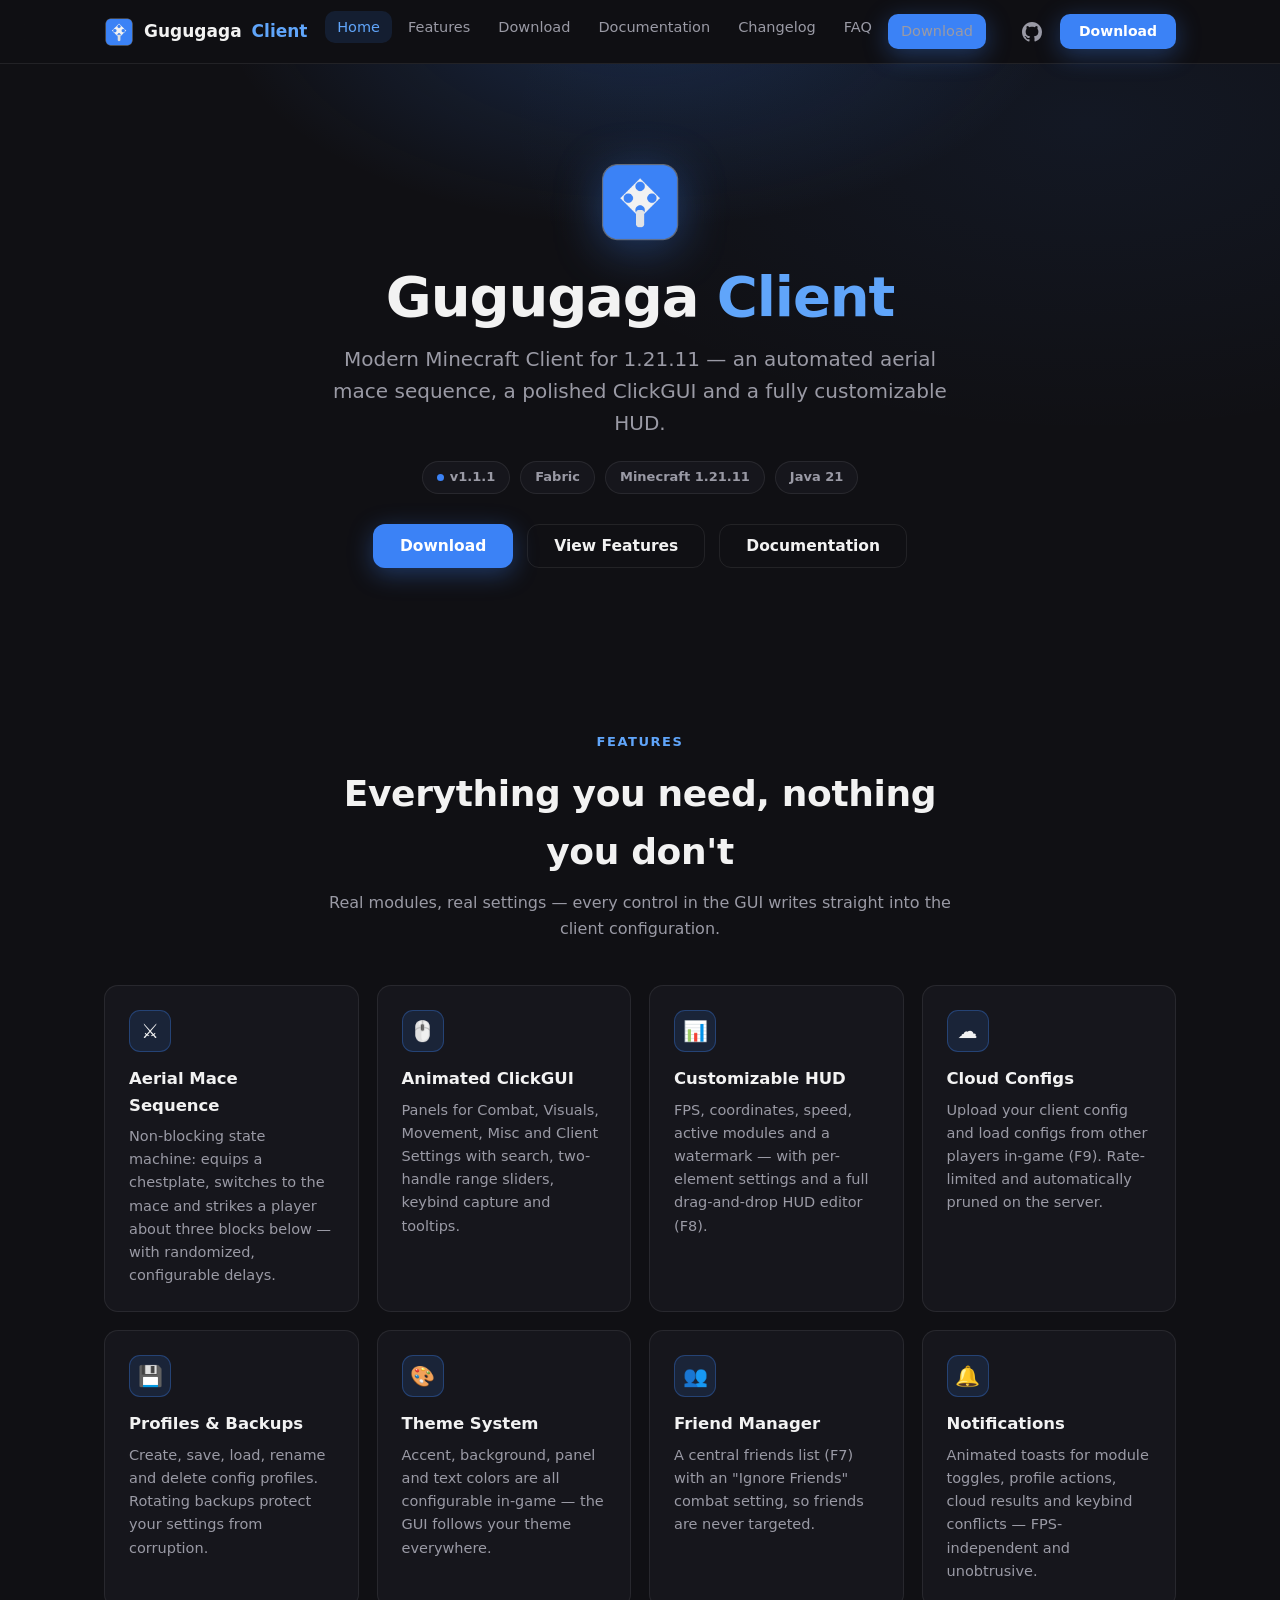
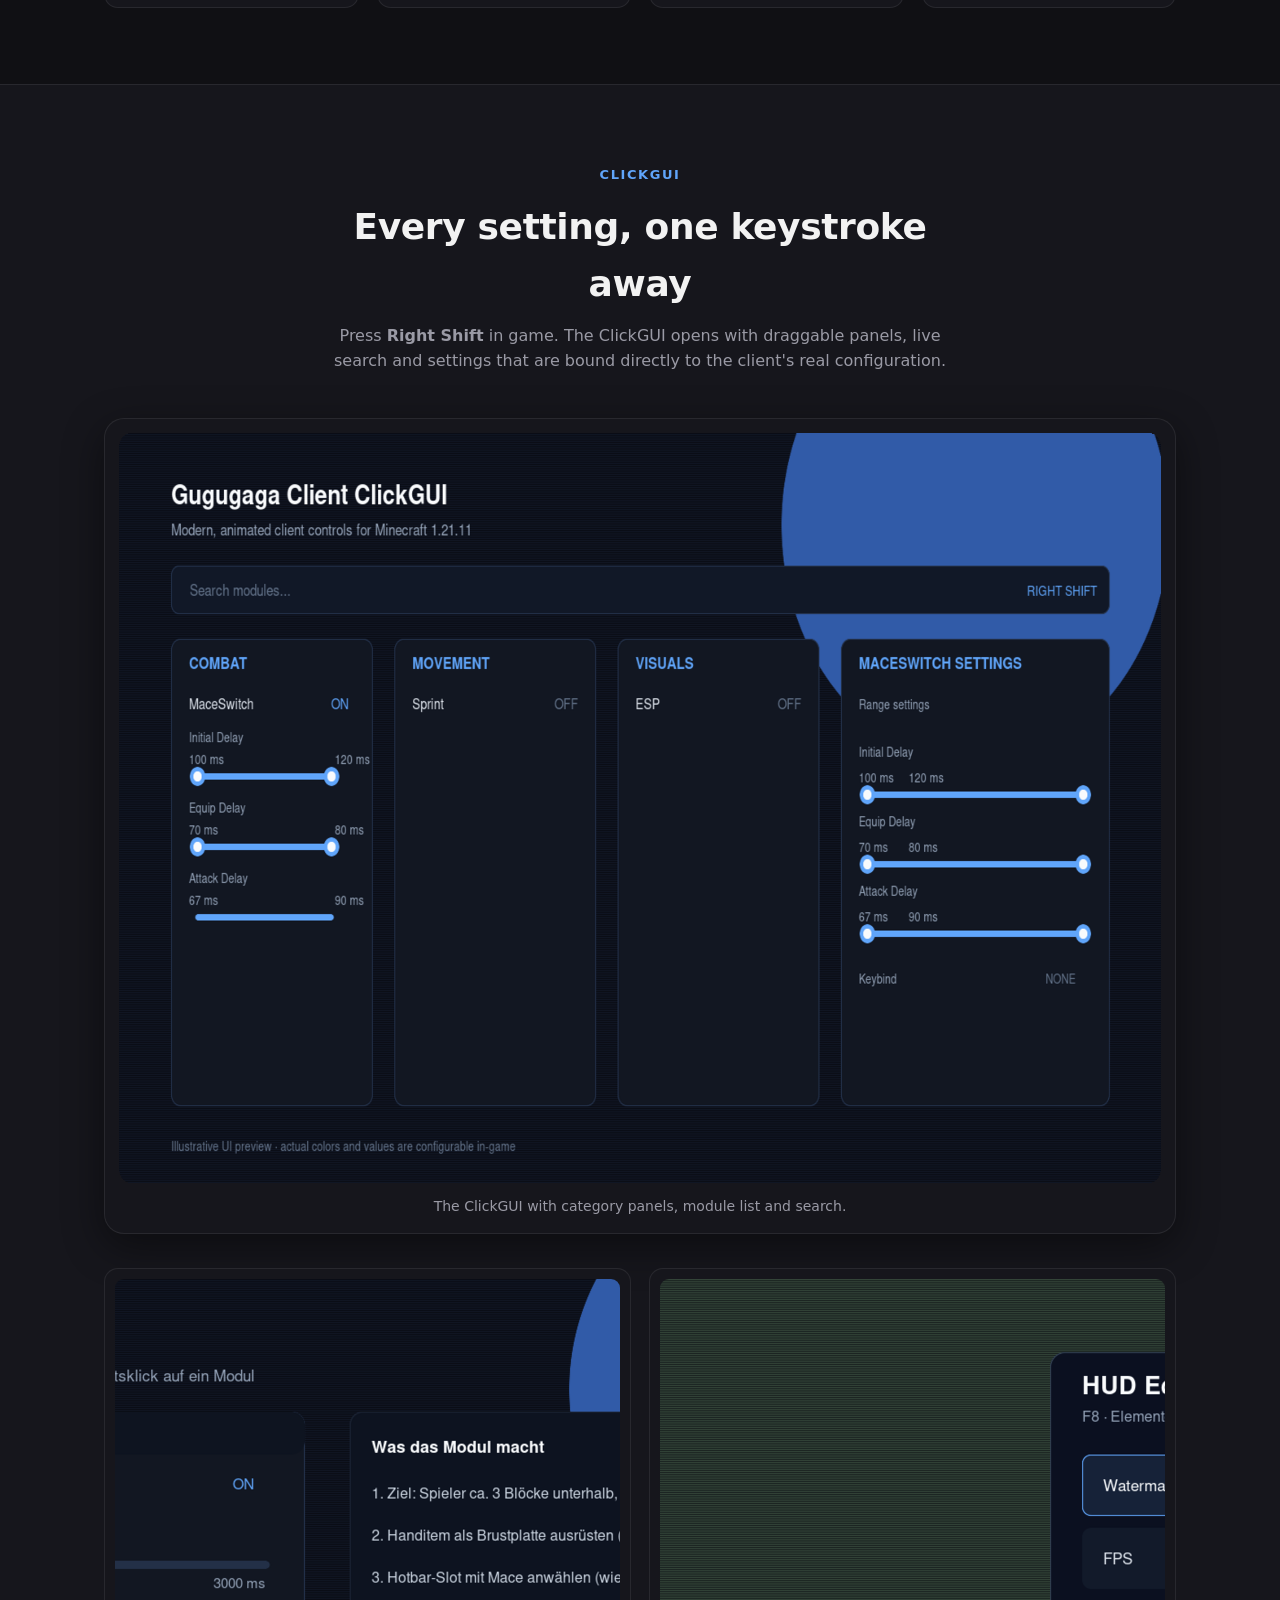
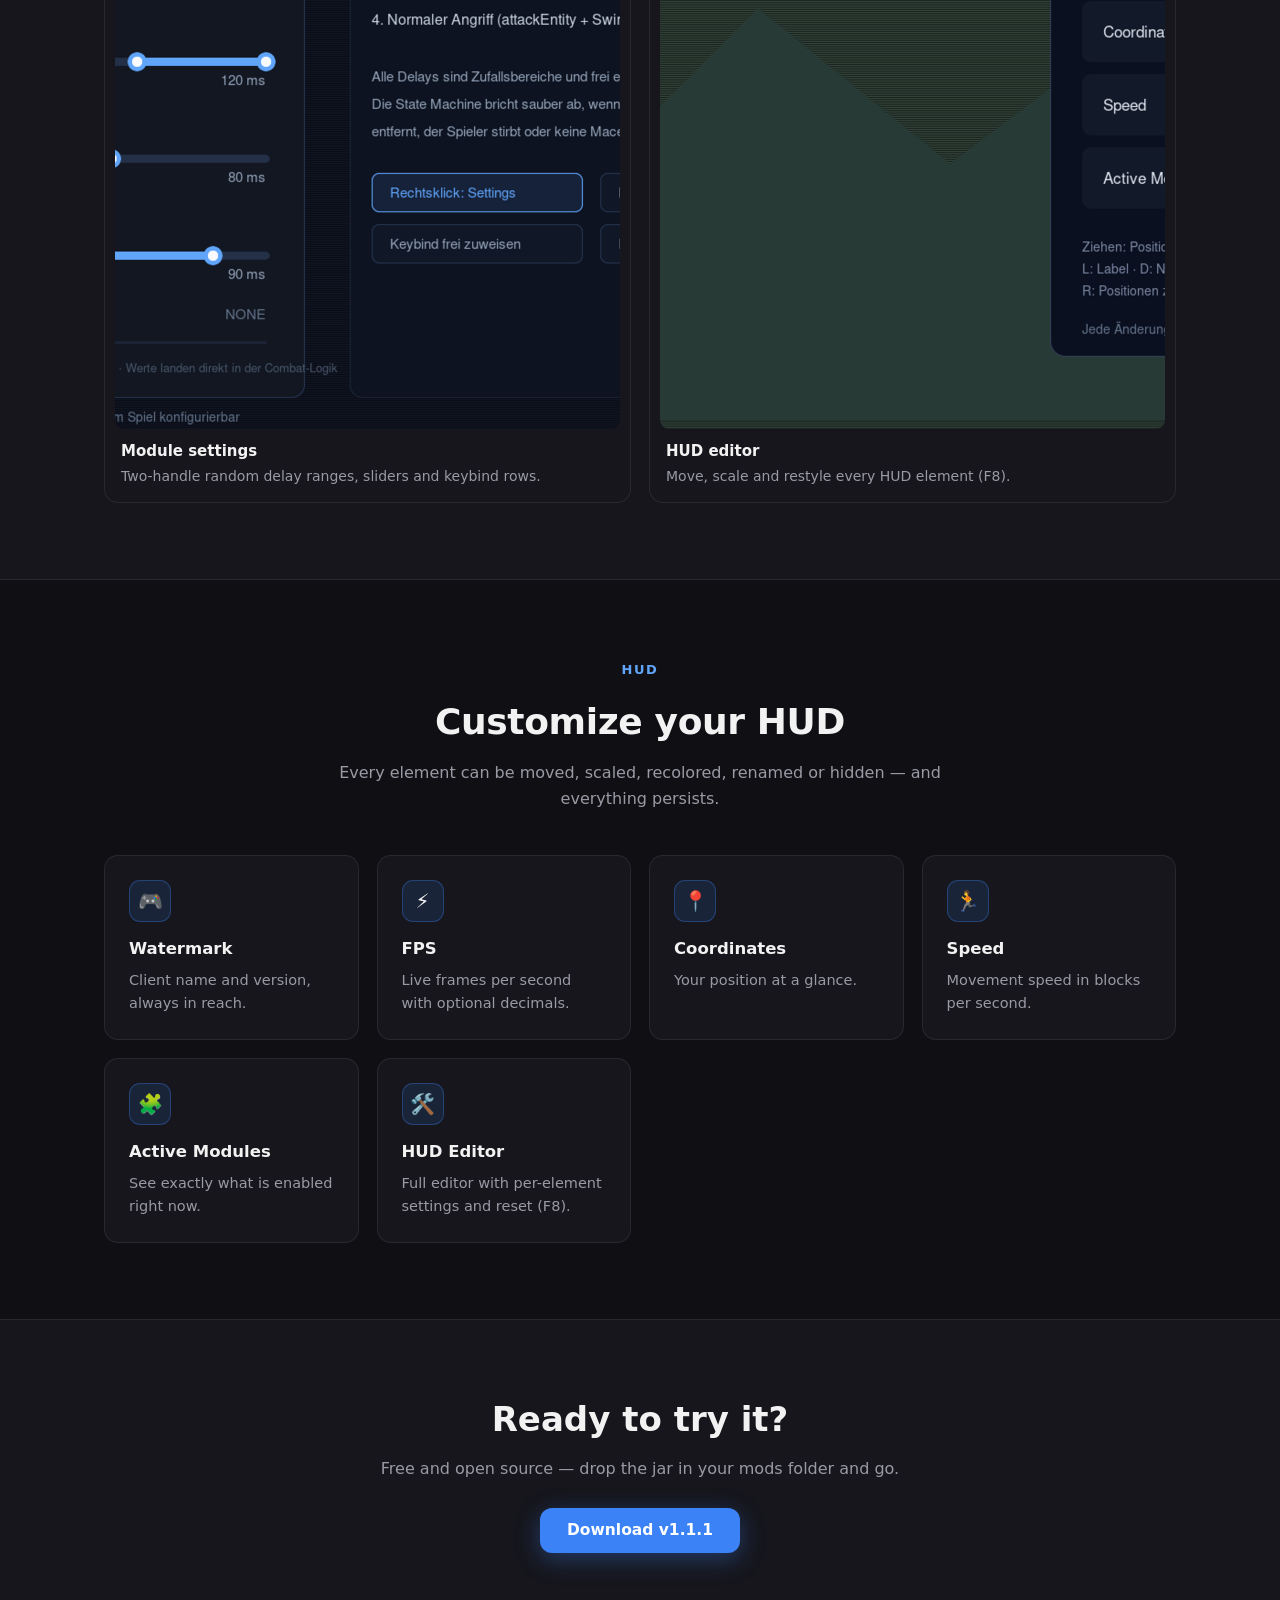
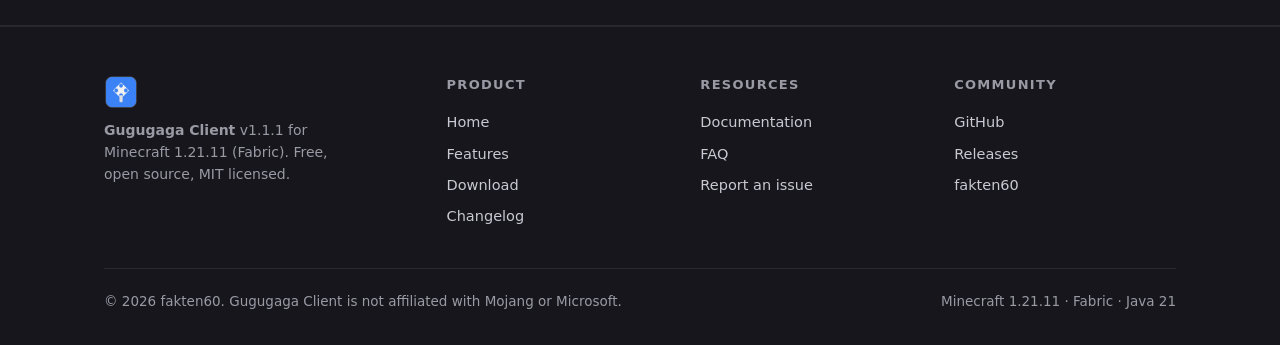
==== website/index.html @ 6dfa996c "Add standalone website for Gugugaga Client in /website New static website (no build step, no framewo" ====
<!DOCTYPE html>
<html lang="en" data-canonical-path="/" data-og-title="Gugugaga Client – Minecraft Client">
<head>
  <meta charset="UTF-8">
  <meta name="viewport" content="width=device-width, initial-scale=1">
  <title>Gugugaga Client – Minecraft Client for 1.21.11</title>
  <meta name="description" content="Gugugaga Client is a Minecraft Java Edition 1.21.11 client with an automated aerial mace sequence, animated ClickGUI, customizable HUD, config profiles and cloud config sharing.">
  <link rel="icon" type="image/png" sizes="32x32" href="assets/img/favicon-32x32.png">
  <link rel="icon" type="image/png" sizes="16x16" href="assets/img/favicon-16x16.png">
  <link rel="apple-touch-icon" href="assets/img/apple-touch-icon.png">
  <link rel="stylesheet" href="assets/css/site.css">
  <script src="config/site.js"></script>
  <script src="assets/js/head.js" defer></script>
</head>
<body>
  <a class="skip-link" href="#main">Skip to content</a>

  <header class="nav">
    <div class="nav-inner">
      <a class="brand" href="index.html">
        <img src="assets/img/icon-192.png" alt="Gugugaga Client logo" width="30" height="30">
        Gugugaga<span class="accent">Client</span>
      </a>
      <ul class="nav-links" id="nav-links">
        <li><a href="index.html" aria-current="page">Home</a></li>
        <li><a href="features.html">Features</a></li>
        <li><a href="download.html">Download</a></li>
        <li><a href="documentation.html">Documentation</a></li>
        <li><a href="changelog.html">Changelog</a></li>
        <li><a href="faq.html">FAQ</a></li>
        <li class="nav-cta-mobile">
          <a class="btn btn-primary btn-sm" href="download.html">Download</a>
        </li>
      </ul>
      <div class="nav-cta">
        <a class="icon-link" href="https://github.com/fakten60-svg/gugugaga-client" aria-label="GitHub repository" rel="noopener">
          <svg viewBox="0 0 16 16" aria-hidden="true"><path d="M8 0C3.58 0 0 3.58 0 8c0 3.54 2.29 6.53 5.47 7.59.4.07.55-.17.55-.38 0-.19-.01-.82-.01-1.49-2.01.37-2.53-.49-2.69-.94-.09-.23-.48-.94-.82-1.13-.28-.15-.68-.52-.01-.53.63-.01 1.08.58 1.23.82.72 1.21 1.87.87 2.33.66.07-.52.28-.87.51-1.07-1.78-.2-3.64-.89-3.64-3.95 0-.87.31-1.59.82-2.15-.08-.2-.36-1.02.08-2.12 0 0 .67-.21 2.2.82.64-.18 1.32-.27 2-.27s1.36.09 2 .27c1.53-1.04 2.2-.82 2.2-.82.44 1.1.16 1.92.08 2.12.51.56.82 1.27.82 2.15 0 3.07-1.87 3.75-3.65 3.95.29.25.54.73.54 1.48 0 1.07-.01 1.93-.01 2.2 0 .21.15.46.55.38A8.01 8.01 0 0 0 16 8c0-4.42-3.58-8-8-8Z"/></svg>
        </a>
        <a class="btn btn-primary btn-sm" href="download.html">Download</a>
      </div>
      <button class="nav-toggle" aria-expanded="false" aria-controls="nav-links" aria-label="Toggle navigation">
        <svg viewBox="0 0 24 24" aria-hidden="true"><path d="M3 6h18v2H3V6Zm0 5h18v2H3v-2Zm0 5h18v2H3v-2Z"/></svg>
      </button>
    </div>
  </header>

  <main id="main">
    <section class="hero">
      <div class="hero-inner">
        <img class="hero-logo" src="assets/img/icon-512.png" alt="Gugugaga Client logo" width="84" height="84">
        <h1>Gugugaga <span class="accent">Client</span></h1>
        <p class="tagline">Modern Minecraft Client for 1.21.11 — an automated aerial mace sequence, a polished ClickGUI and a fully customizable HUD.</p>
        <div class="meta-row">
          <span class="chip"><span class="dot"></span>v1.1.1</span>
          <span class="chip">Fabric</span>
          <span class="chip">Minecraft 1.21.11</span>
          <span class="chip">Java 21</span>
        </div>
        <div class="hero-actions">
          <a class="btn btn-primary" href="download.html">Download</a>
          <a class="btn btn-ghost" href="features.html">View Features</a>
          <a class="btn btn-ghost" href="documentation.html">Documentation</a>
        </div>
      </div>
    </section>

    <section class="section" id="features">
      <div class="container">
        <div class="section-head reveal">
          <span class="eyebrow">Features</span>
          <h2>Everything you need, nothing you don't</h2>
          <p>Real modules, real settings — every control in the GUI writes straight into the client configuration.</p>
        </div>
        <div class="feature-grid">
          <article class="feature-card reveal">
            <div class="f-icon" aria-hidden="true">⚔️</div>
            <h3>Aerial Mace Sequence</h3>
            <p>Non-blocking state machine: equips a chestplate, switches to the mace and strikes a player about three blocks below — with randomized, configurable delays.</p>
          </article>
          <article class="feature-card reveal">
            <div class="f-icon" aria-hidden="true">🖱️</div>
            <h3>Animated ClickGUI</h3>
            <p>Panels for Combat, Visuals, Movement, Misc and Client Settings with search, two-handle range sliders, keybind capture and tooltips.</p>
          </article>
          <article class="feature-card reveal">
            <div class="f-icon" aria-hidden="true">📊</div>
            <h3>Customizable HUD</h3>
            <p>FPS, coordinates, speed, active modules and a watermark — with per-element settings and a full drag-and-drop HUD editor (F8).</p>
          </article>
          <article class="feature-card reveal">
            <div class="f-icon" aria-hidden="true">☁️</div>
            <h3>Cloud Configs</h3>
            <p>Upload your client config and load configs from other players in-game (F9). Rate-limited and automatically pruned on the server.</p>
          </article>
          <article class="feature-card reveal">
            <div class="f-icon" aria-hidden="true">💾</div>
            <h3>Profiles &amp; Backups</h3>
            <p>Create, save, load, rename and delete config profiles. Rotating backups protect your settings from corruption.</p>
          </article>
          <article class="feature-card reveal">
            <div class="f-icon" aria-hidden="true">🎨</div>
            <h3>Theme System</h3>
            <p>Accent, background, panel and text colors are all configurable in-game — the GUI follows your theme everywhere.</p>
          </article>
          <article class="feature-card reveal">
            <div class="f-icon" aria-hidden="true">👥</div>
            <h3>Friend Manager</h3>
            <p>A central friends list (F7) with an "Ignore Friends" combat setting, so friends are never targeted.</p>
          </article>
          <article class="feature-card reveal">
            <div class="f-icon" aria-hidden="true">🔔</div>
            <h3>Notifications</h3>
            <p>Animated toasts for module toggles, profile actions, cloud results and keybind conflicts — FPS-independent and unobtrusive.</p>
          </article>
        </div>
      </div>
    </section>

    <section class="section section-alt" id="clickgui">
      <div class="container">
        <div class="section-head reveal">
          <span class="eyebrow">ClickGUI</span>
          <h2>Every setting, one keystroke away</h2>
          <p>Press <strong>Right Shift</strong> in game. The ClickGUI opens with draggable panels, live search and settings that are bound directly to the client's real configuration.</p>
        </div>
        <div class="shot-frame reveal">
          <img src="assets/img/client-clickgui.png" alt="Screenshot of the Gugugaga Client ClickGUI showing category panels, module list and the search field" loading="lazy" width="1280" height="750">
          <p class="shot-caption">The ClickGUI with category panels, module list and search.</p>
        </div>
        <div class="gallery">
          <button class="gallery-item reveal" type="button" data-full="assets/img/client-module-settings.png">
            <img src="assets/img/client-module-settings.png" alt="Screenshot of expanded module settings with two-handle random delay range sliders" loading="lazy" width="1280" height="750">
            <figcaption><strong>Module settings</strong>Two-handle random delay ranges, sliders and keybind rows.</figcaption>
          </button>
          <button class="gallery-item reveal" type="button" data-full="assets/img/client-hud-editor.png">
            <img src="assets/img/client-hud-editor.png" alt="Screenshot of the HUD editor with movable elements and per-element settings" loading="lazy" width="1280" height="750">
            <figcaption><strong>HUD editor</strong>Move, scale and restyle every HUD element (F8).</figcaption>
          </button>
        </div>
      </div>
    </section>

    <section class="section" id="hud">
      <div class="container">
        <div class="section-head reveal">
          <span class="eyebrow">HUD</span>
          <h2>Customize your HUD</h2>
          <p>Every element can be moved, scaled, recolored, renamed or hidden — and everything persists.</p>
        </div>
        <div class="feature-grid">
          <article class="feature-card reveal"><div class="f-icon" aria-hidden="true">🎮</div><h3>Watermark</h3><p>Client name and version, always in reach.</p></article>
          <article class="feature-card reveal"><div class="f-icon" aria-hidden="true">⚡</div><h3>FPS</h3><p>Live frames per second with optional decimals.</p></article>
          <article class="feature-card reveal"><div class="f-icon" aria-hidden="true">📍</div><h3>Coordinates</h3><p>Your position at a glance.</p></article>
          <article class="feature-card reveal"><div class="f-icon" aria-hidden="true">🏃</div><h3>Speed</h3><p>Movement speed in blocks per second.</p></article>
          <article class="feature-card reveal"><div class="f-icon" aria-hidden="true">🧩</div><h3>Active Modules</h3><p>See exactly what is enabled right now.</p></article>
          <article class="feature-card reveal"><div class="f-icon" aria-hidden="true">🛠️</div><h3>HUD Editor</h3><p>Full editor with per-element settings and reset (F8).</p></article>
        </div>
      </div>
    </section>

    <section class="cta-band section-alt">
      <div class="container reveal">
        <h2>Ready to try it?</h2>
        <p>Free and open source — drop the jar in your mods folder and go.</p>
        <a class="btn btn-primary" href="download.html">Download v1.1.1</a>
      </div>
    </section>
  </main>

  <div class="lightbox" id="lightbox" role="dialog" aria-modal="true" aria-label="Screenshot viewer">
    <button class="lightbox-close" type="button" aria-label="Close viewer">✕</button>
    <button class="lightbox-nav lightbox-prev" type="button" aria-label="Previous screenshot">‹</button>
    <figure>
      <img src="" alt="">
      <figcaption></figcaption>
    </figure>
    <button class="lightbox-nav lightbox-next" type="button" aria-label="Next screenshot">›</button>
  </div>

  <footer>
    <div class="container">
      <div class="footer-grid">
        <div class="footer-brand">
          <img src="assets/img/icon-192.png" alt="Gugugaga Client logo" width="34" height="34">
          <p><strong>Gugugaga Client</strong> v1.1.1 for Minecraft 1.21.11 (Fabric). Free, open source, MIT licensed.</p>
        </div>
        <div class="footer-col">
          <h3>Product</h3>
          <ul>
            <li><a href="index.html">Home</a></li>
            <li><a href="features.html">Features</a></li>
            <li><a href="download.html">Download</a></li>
            <li><a href="changelog.html">Changelog</a></li>
          </ul>
        </div>
        <div class="footer-col">
          <h3>Resources</h3>
          <ul>
            <li><a href="documentation.html">Documentation</a></li>
            <li><a href="faq.html">FAQ</a></li>
            <li><a href="https://github.com/fakten60-svg/gugugaga-client/issues" rel="noopener">Report an issue</a></li>
          </ul>
        </div>
        <div class="footer-col">
          <h3>Community</h3>
          <ul>
            <li><a href="https://github.com/fakten60-svg/gugugaga-client" rel="noopener">GitHub</a></li>
            <li><a href="https://github.com/fakten60-svg/gugugaga-client/releases" rel="noopener">Releases</a></li>
            <li><a href="https://github.com/fakten60-svg" rel="noopener">fakten60</a></li>
          </ul>
        </div>
      </div>
      <div class="footer-bottom">
        <span>© 2026 fakten60. Gugugaga Client is not affiliated with Mojang or Microsoft.</span>
        <span>Minecraft 1.21.11 · Fabric · Java 21</span>
      </div>
    </div>
  </footer>

  <script src="assets/js/site.js" defer></script>
</body>
</html>
---- website/assets/css/site.css ----
/* ==========================================================================
   Gugugaga Client — Website design system
   Colors and radii mirror the in-game ThemeManager defaults:
   accent #3B82F6 · background #101014 · panel #16161C · text #F2F2F2
   ========================================================================== */

:root {
  --accent: #3B82F6;
  --accent-strong: #60A5FA;
  --accent-soft: rgba(59, 130, 246, 0.13);
  --accent-border: rgba(59, 130, 246, 0.32);
  --bg: #101014;
  --bg-raised: #16161C;
  --bg-elevated: #1b1b22;
  --text: #F2F2F2;
  --text-secondary: #9A9AA5;
  --border: rgba(255, 255, 255, 0.08);
  --radius: 14px;
  --radius-lg: 20px;
  --max-w: 1120px;
  --nav-h: 64px;
  --font: system-ui, -apple-system, "Segoe UI", Roboto, "Helvetica Neue", Arial, sans-serif;
  --shadow: 0 12px 40px rgba(0, 0, 0, 0.45);
}

* { box-sizing: border-box; margin: 0; padding: 0; }

html { scroll-behavior: smooth; -webkit-text-size-adjust: 100%; }

body {
  font-family: var(--font);
  background: var(--bg);
  color: var(--text);
  line-height: 1.6;
  font-size: 16px;
  overflow-x: hidden;
}

::selection { background: var(--accent); color: #fff; }

img { max-width: 100%; display: block; }
a { color: var(--accent-strong); text-decoration: none; }
a:hover { text-decoration: underline; }

:focus-visible {
  outline: 2px solid var(--accent);
  outline-offset: 3px;
  border-radius: 4px;
}

.skip-link {
  position: absolute; left: -9999px; top: 0;
  background: var(--accent); color: #fff; padding: 10px 18px;
  border-radius: 0 0 10px 0; z-index: 200; font-weight: 600;
}
.skip-link:focus { left: 0; }

.container { max-width: var(--max-w); margin: 0 auto; padding: 0 24px; }

/* ---------- Navigation ---------- */
.nav {
  position: sticky; top: 0; z-index: 100;
  height: var(--nav-h);
  background: rgba(16, 16, 20, 0.82);
  -webkit-backdrop-filter: blur(14px);
  backdrop-filter: blur(14px);
  border-bottom: 1px solid var(--border);
}
.nav-inner {
  max-width: var(--max-w); margin: 0 auto; padding: 0 24px;
  height: 100%; display: flex; align-items: center; gap: 28px;
}
.brand { display: flex; align-items: center; gap: 10px; font-weight: 700; font-size: 17px; color: var(--text); }
.brand:hover { text-decoration: none; }
.brand img { width: 30px; height: 30px; }
.brand .accent { color: var(--accent-strong); }

.nav-links { display: flex; gap: 4px; list-style: none; margin-left: 8px; }
.nav-links a {
  color: var(--text-secondary); padding: 8px 12px; border-radius: 10px;
  font-size: 14.5px; font-weight: 500; transition: color .15s, background .15s;
}
.nav-links a:hover { color: var(--text); background: var(--accent-soft); text-decoration: none; }
.nav-links a[aria-current="page"] { color: var(--accent-strong); background: var(--accent-soft); }

.nav-cta { margin-left: auto; display: flex; align-items: center; gap: 10px; }
.icon-link { display: inline-flex; padding: 8px; border-radius: 10px; color: var(--text-secondary); transition: color .15s, background .15s; }
.icon-link:hover { color: var(--text); background: var(--accent-soft); text-decoration: none; }
.icon-link svg { width: 20px; height: 20px; fill: currentColor; }

.nav-toggle {
  display: none; margin-left: auto; background: none; border: 1px solid var(--border);
  border-radius: 10px; padding: 9px 11px; cursor: pointer; color: var(--text);
}
.nav-toggle svg { width: 20px; height: 20px; fill: currentColor; display: block; }

/* ---------- Buttons ---------- */
.btn {
  display: inline-flex; align-items: center; justify-content: center; gap: 8px;
  padding: 12px 26px; border-radius: 12px; font-weight: 600; font-size: 15.5px;
  border: 1px solid transparent; cursor: pointer; transition: transform .15s, box-shadow .15s, background .15s, border-color .15s;
  line-height: 1.2;
}
.btn:hover { text-decoration: none; transform: translateY(-1px); }
.btn-primary { background: var(--accent); color: #fff; box-shadow: 0 6px 24px rgba(59, 130, 246, 0.35); }
.btn-primary:hover { background: var(--accent-strong); box-shadow: 0 8px 28px rgba(59, 130, 246, 0.45); }
.btn-ghost { background: transparent; color: var(--text); border-color: var(--border); }
.btn-ghost:hover { border-color: var(--accent-border); background: var(--accent-soft); }
.btn-sm { padding: 8px 18px; font-size: 14px; border-radius: 10px; }

/* ---------- Hero ---------- */
.hero {
  position: relative; overflow: hidden;
  padding: 96px 0 84px;
  text-align: center;
}
.hero::before {
  content: ""; position: absolute; inset: 0; pointer-events: none;
  background:
    radial-gradient(600px 320px at 50% -60px, rgba(59, 130, 246, 0.22), transparent 70%),
    radial-gradient(900px 480px at 85% 10%, rgba(59, 130, 246, 0.07), transparent 65%);
}
.hero-inner { position: relative; max-width: 780px; margin: 0 auto; padding: 0 24px; }
.hero-logo { width: 84px; height: 84px; margin: 0 auto 22px; filter: drop-shadow(0 8px 24px rgba(59, 130, 246, 0.4)); }
.hero h1 { font-size: clamp(34px, 6vw, 56px); line-height: 1.12; letter-spacing: -0.02em; }
.hero h1 .accent { color: var(--accent-strong); }
.hero .tagline {
  margin: 14px auto 6px; font-size: clamp(16px, 2.4vw, 20px);
  color: var(--text-secondary); max-width: 620px;
}
.hero .meta-row {
  display: flex; flex-wrap: wrap; justify-content: center; gap: 10px; margin: 22px 0 30px;
}
.chip {
  display: inline-flex; align-items: center; gap: 6px;
  background: var(--bg-raised); border: 1px solid var(--border);
  color: var(--text-secondary); border-radius: 999px; padding: 5px 14px;
  font-size: 13px; font-weight: 600;
}
.chip .dot { width: 7px; height: 7px; border-radius: 50%; background: var(--accent); }
.hero-actions { display: flex; flex-wrap: wrap; justify-content: center; gap: 14px; }

/* ---------- Sections ---------- */
.section { padding: 76px 0; }
.section-alt { background: var(--bg-raised); border-top: 1px solid var(--border); border-bottom: 1px solid var(--border); }
.section-head { max-width: 640px; margin: 0 auto 44px; text-align: center; }
.section-head h2 { font-size: clamp(26px, 4vw, 36px); letter-spacing: -0.01em; margin-bottom: 10px; }
.section-head p { color: var(--text-secondary); }
.eyebrow {
  display: inline-block; color: var(--accent-strong); font-size: 13px;
  font-weight: 700; text-transform: uppercase; letter-spacing: 0.12em; margin-bottom: 12px;
}

/* ---------- Feature grid ---------- */
.feature-grid {
  display: grid; grid-template-columns: repeat(auto-fill, minmax(250px, 1fr));
  gap: 18px;
}
.feature-card {
  background: var(--bg-raised); border: 1px solid var(--border);
  border-radius: var(--radius); padding: 24px;
  transition: border-color .2s, transform .2s, box-shadow .2s;
}
.feature-card:hover { border-color: var(--accent-border); transform: translateY(-3px); box-shadow: var(--shadow); }
.feature-card .f-icon {
  width: 42px; height: 42px; border-radius: 11px; background: var(--accent-soft);
  border: 1px solid var(--accent-border);
  display: flex; align-items: center; justify-content: center;
  font-size: 20px; margin-bottom: 14px;
}
.feature-card h3 { font-size: 16.5px; margin-bottom: 6px; }
.feature-card p { color: var(--text-secondary); font-size: 14.5px; }

/* ---------- Showcase ---------- */
.shot-frame {
  background: var(--bg-raised); border: 1px solid var(--border);
  border-radius: var(--radius-lg); padding: 14px; box-shadow: var(--shadow);
}
.shot-frame img { border-radius: 10px; width: 100%; }
.shot-caption { padding: 12px 6px 2px; color: var(--text-secondary); font-size: 14px; text-align: center; }

/* ---------- Gallery / Lightbox ---------- */
.gallery {
  display: grid; grid-template-columns: repeat(auto-fit, minmax(280px, 1fr));
  gap: 18px; margin-top: 34px;
}
.gallery-item {
  background: var(--bg-raised); border: 1px solid var(--border); border-radius: var(--radius);
  padding: 10px; cursor: zoom-in; text-align: left; color: var(--text);
  font: inherit; transition: border-color .2s, transform .2s;
}
.gallery-item:hover { border-color: var(--accent-border); transform: translateY(-3px); }
.gallery-item img { border-radius: 9px; width: 100%; aspect-ratio: 16 / 10; object-fit: cover; }
.gallery-item figcaption { padding: 10px 6px 4px; font-size: 14px; color: var(--text-secondary); }
.gallery-item figcaption strong { color: var(--text); display: block; font-size: 15px; margin-bottom: 2px; }

.lightbox {
  position: fixed; inset: 0; z-index: 300; display: none;
  background: rgba(8, 8, 12, 0.92);
  -webkit-backdrop-filter: blur(6px); backdrop-filter: blur(6px);
  align-items: center; justify-content: center; padding: 32px;
}
.lightbox.open { display: flex; }
.lightbox img {
  max-width: min(1100px, 94vw); max-height: 80vh; border-radius: 12px;
  border: 1px solid var(--accent-border); box-shadow: var(--shadow);
}
.lightbox figcaption { text-align: center; margin-top: 16px; color: var(--text-secondary); }
.lightbox-close {
  position: absolute; top: 18px; right: 22px; background: var(--bg-elevated);
  border: 1px solid var(--border); color: var(--text); width: 44px; height: 44px;
  border-radius: 12px; font-size: 20px; cursor: pointer;
}
.lightbox-close:hover { border-color: var(--accent-border); }
.lightbox-nav {
  position: absolute; top: 50%; transform: translateY(-50%);
  background: var(--bg-elevated); border: 1px solid var(--border); color: var(--text);
  width: 48px; height: 48px; border-radius: 12px; font-size: 22px; cursor: pointer;
}
.lightbox-nav:hover { border-color: var(--accent-border); }
.lightbox-prev { left: 18px; }
.lightbox-next { right: 18px; }

/* ---------- Download ---------- */
.download-card {
  max-width: 640px; margin: 0 auto; text-align: center;
  background: linear-gradient(180deg, var(--bg-elevated), var(--bg-raised));
  border: 1px solid var(--accent-border); border-radius: var(--radius-lg);
  padding: 40px 32px; box-shadow: var(--shadow);
}
.download-card .version { font-size: clamp(26px, 4vw, 34px); margin-bottom: 4px; }
.download-card .sub { color: var(--text-secondary); margin-bottom: 24px; }
.dl-meta { display: flex; flex-wrap: wrap; justify-content: center; gap: 10px; margin: 20px 0 26px; }

.steps { counter-reset: step; max-width: 640px; margin: 44px auto 0; }
.step { display: flex; gap: 16px; padding: 14px 0; border-bottom: 1px solid var(--border); }
.step:last-child { border-bottom: 0; }
.step::before {
  counter-increment: step; content: counter(step);
  flex: 0 0 34px; height: 34px; border-radius: 10px;
  background: var(--accent-soft); border: 1px solid var(--accent-border);
  color: var(--accent-strong); font-weight: 700; font-size: 15px;
  display: flex; align-items: center; justify-content: center;
}
.step h3 { font-size: 15.5px; margin-bottom: 2px; }
.step p { color: var(--text-secondary); font-size: 14.5px; }
.step code, p code, li code {
  background: var(--bg-elevated); border: 1px solid var(--border);
  border-radius: 6px; padding: 1px 7px; font-size: 0.86em;
  font-family: ui-monospace, SFMono-Regular, Menlo, Consolas, monospace; color: var(--accent-strong);
}

/* ---------- Docs ---------- */
.docs-layout { display: grid; grid-template-columns: 240px 1fr; gap: 40px; align-items: start; }
.docs-nav { position: sticky; top: calc(var(--nav-h) + 24px); }
.docs-nav h2 { font-size: 13px; text-transform: uppercase; letter-spacing: 0.1em; color: var(--text-secondary); margin-bottom: 12px; }
.docs-nav ul { list-style: none; }
.docs-nav a {
  display: block; padding: 7px 12px; border-radius: 9px; color: var(--text-secondary);
  font-size: 14.5px; border-left: 2px solid transparent;
}
.docs-nav a:hover { color: var(--text); background: var(--accent-soft); text-decoration: none; }
.docs-content h2 {
  font-size: 24px; margin: 44px 0 14px; padding-top: 20px;
  border-top: 1px solid var(--border); scroll-margin-top: calc(var(--nav-h) + 20px);
}
.docs-content h2:first-child { margin-top: 0; border-top: 0; padding-top: 0; }
.docs-content h3 { font-size: 17.5px; margin: 24px 0 8px; }
.docs-content p, .docs-content li { color: #C8C9D2; font-size: 15.5px; }
.docs-content p { margin-bottom: 12px; }
.docs-content ul, .docs-content ol { margin: 0 0 14px 22px; }
.docs-content li { margin-bottom: 6px; }
.kbd {
  display: inline-block; min-width: 26px; text-align: center;
  background: var(--bg-elevated); border: 1px solid var(--border); border-bottom-width: 2px;
  border-radius: 7px; padding: 1px 8px; font-size: 13px; font-weight: 600;
  font-family: ui-monospace, SFMono-Regular, Menlo, Consolas, monospace;
}
.callout {
  background: var(--accent-soft); border: 1px solid var(--accent-border);
  border-radius: var(--radius); padding: 16px 18px; margin: 16px 0; font-size: 14.5px;
}
.callout p { margin: 0; color: var(--text); }

/* ---------- Changelog ---------- */
.changelog-version { margin-bottom: 48px; }
.changelog-version header { display: flex; flex-wrap: wrap; align-items: baseline; gap: 12px; margin-bottom: 14px; }
.changelog-version h2 { font-size: 23px; scroll-margin-top: calc(var(--nav-h) + 20px); }
.changelog-version time { color: var(--text-secondary); font-size: 14px; }
.badge {
  font-size: 12px; font-weight: 700; letter-spacing: 0.06em; text-transform: uppercase;
  border-radius: 999px; padding: 3px 12px;
}
.badge-latest { background: var(--accent-soft); color: var(--accent-strong); border: 1px solid var(--accent-border); }
.cl-section { margin-bottom: 14px; }
.cl-section h3 {
  font-size: 13px; text-transform: uppercase; letter-spacing: 0.1em;
  color: var(--accent-strong); margin-bottom: 8px;
}
.cl-section ul { list-style: none; margin-left: 2px; }
.cl-section li { padding: 5px 0 5px 20px; position: relative; color: #C8C9D2; font-size: 15px; }
.cl-section li::before { content: "›"; position: absolute; left: 4px; color: var(--accent); font-weight: 700; }
.cl-divider { border: 0; border-top: 1px solid var(--border); margin: 34px 0; }

/* ---------- FAQ ---------- */
.faq-item {
  background: var(--bg-raised); border: 1px solid var(--border);
  border-radius: var(--radius); margin-bottom: 12px; overflow: hidden;
}
.faq-item summary {
  cursor: pointer; padding: 17px 20px; font-weight: 600; font-size: 15.5px;
  list-style: none; display: flex; justify-content: space-between; align-items: center; gap: 14px;
  transition: background .15s;
}
.faq-item summary::-webkit-details-marker { display: none; }
.faq-item summary:hover { background: var(--accent-soft); }
.faq-item summary::after { content: "+"; color: var(--accent-strong); font-size: 20px; flex: 0 0 auto; transition: transform .2s; }
.faq-item[open] summary::after { transform: rotate(45deg); }
.faq-item .faq-body { padding: 0 20px 18px; color: var(--text-secondary); font-size: 14.5px; }
.faq-item .faq-body p { margin-bottom: 8px; }
.faq-item .faq-body p:last-child { margin-bottom: 0; }

/* ---------- CTA + Footer ---------- */
.cta-band { text-align: center; padding: 72px 0; }
.cta-band h2 { font-size: clamp(24px, 4vw, 34px); margin-bottom: 10px; }
.cta-band p { color: var(--text-secondary); margin-bottom: 26px; }

footer { border-top: 1px solid var(--border); background: var(--bg-raised); padding: 48px 0 32px; }
.footer-grid {
  display: grid; grid-template-columns: 1.4fr 1fr 1fr 1fr; gap: 32px; margin-bottom: 36px;
}
.footer-brand img { width: 34px; height: 34px; margin-bottom: 10px; }
.footer-brand p { color: var(--text-secondary); font-size: 14px; max-width: 260px; }
.footer-col h3 { font-size: 13px; text-transform: uppercase; letter-spacing: 0.1em; color: var(--text-secondary); margin-bottom: 12px; }
.footer-col ul { list-style: none; }
.footer-col a { display: block; padding: 4px 0; color: #C8C9D2; font-size: 14.5px; }
.footer-col a:hover { color: var(--accent-strong); }
.footer-bottom {
  border-top: 1px solid var(--border); padding-top: 22px;
  display: flex; flex-wrap: wrap; gap: 12px; justify-content: space-between;
  color: var(--text-secondary); font-size: 13.5px;
}

/* ---------- 404 ---------- */
.error-page { text-align: center; padding: 110px 24px 90px; }
.error-code {
  font-size: clamp(80px, 16vw, 140px); font-weight: 800; letter-spacing: -0.03em;
  color: var(--accent); opacity: 0.9; line-height: 1;
  text-shadow: 0 0 60px rgba(59, 130, 246, 0.4);
}
.error-page h1 { font-size: clamp(22px, 4vw, 30px); margin: 14px 0 10px; }
.error-page p { color: var(--text-secondary); max-width: 440px; margin: 0 auto 28px; }

/* ---------- Reveal animation ---------- */
@media (prefers-reduced-motion: no-preference) {
  .reveal { opacity: 0; transform: translateY(16px); transition: opacity .6s ease, transform .6s ease; }
  .reveal.in { opacity: 1; transform: none; }
}

/* ---------- Responsive ---------- */
@media (max-width: 900px) {
  .footer-grid { grid-template-columns: 1fr 1fr; }
  .docs-layout { grid-template-columns: 1fr; gap: 24px; }
  .docs-nav { position: static; }
  .docs-nav ul { display: flex; flex-wrap: wrap; gap: 6px; }
  .docs-nav a { border: 1px solid var(--border); border-radius: 999px; padding: 6px 14px; font-size: 13.5px; }
  .docs-nav h2 { width: 100%; margin-bottom: 4px; }
}

@media (max-width: 768px) {
  .nav-toggle { display: inline-flex; }
  .nav-links, .nav-cta .btn { display: none; }
  .nav-links.open {
    display: flex; flex-direction: column; position: absolute; top: var(--nav-h); left: 0; right: 0;
    background: var(--bg-raised); border-bottom: 1px solid var(--border);
    padding: 12px 20px 18px; gap: 4px; box-shadow: var(--shadow);
  }
  .nav-links.open a { padding: 12px 14px; font-size: 16px; }
  .nav-links.open .nav-cta-mobile { display: flex; gap: 10px; margin-top: 10px; }
  .nav-cta-mobile { display: none; }
  .nav-cta .icon-link { display: inline-flex; }
  .hero { padding: 68px 0 60px; }
  .section { padding: 56px 0; }
  .gallery { grid-template-columns: 1fr; }
  .lightbox-nav { width: 42px; height: 42px; }
}

@media (max-width: 480px) {
  .footer-grid { grid-template-columns: 1fr; }
  .hero-actions .btn { width: 100%; }
  .download-card { padding: 30px 20px; }
}
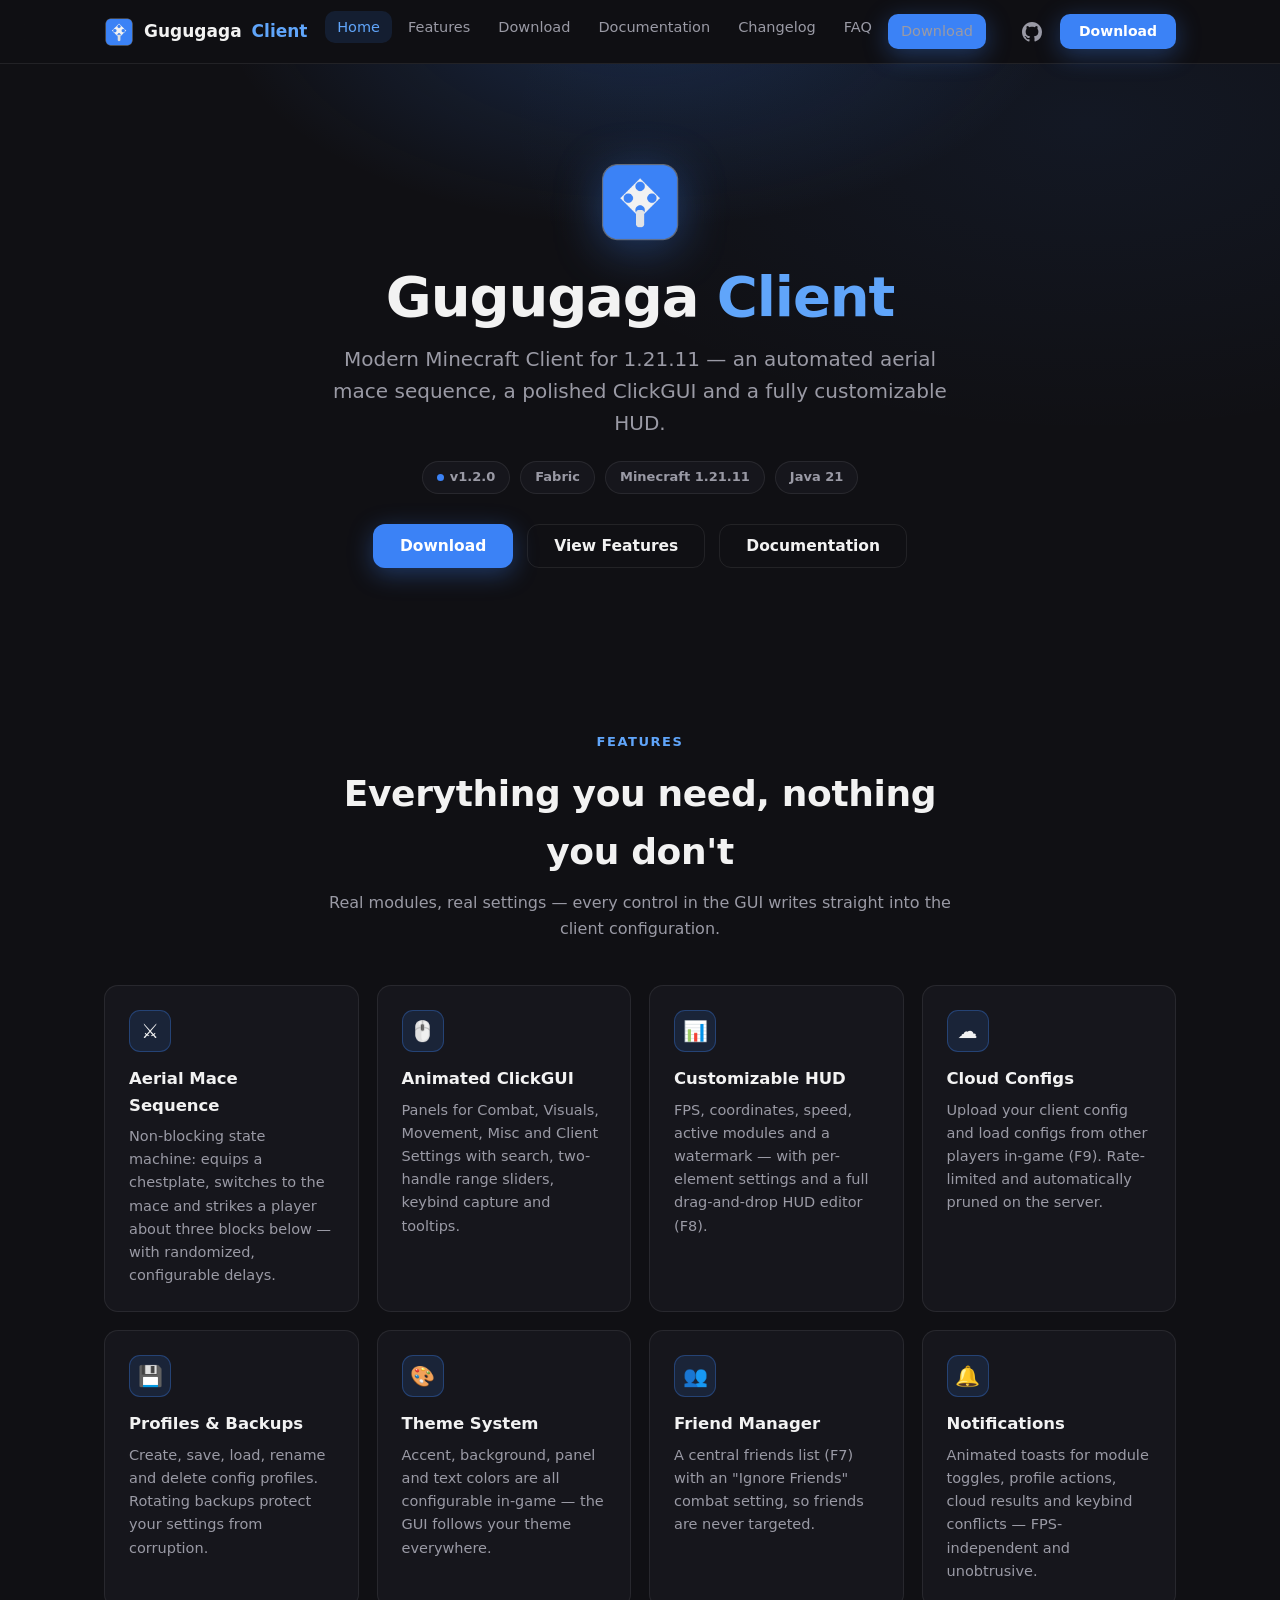
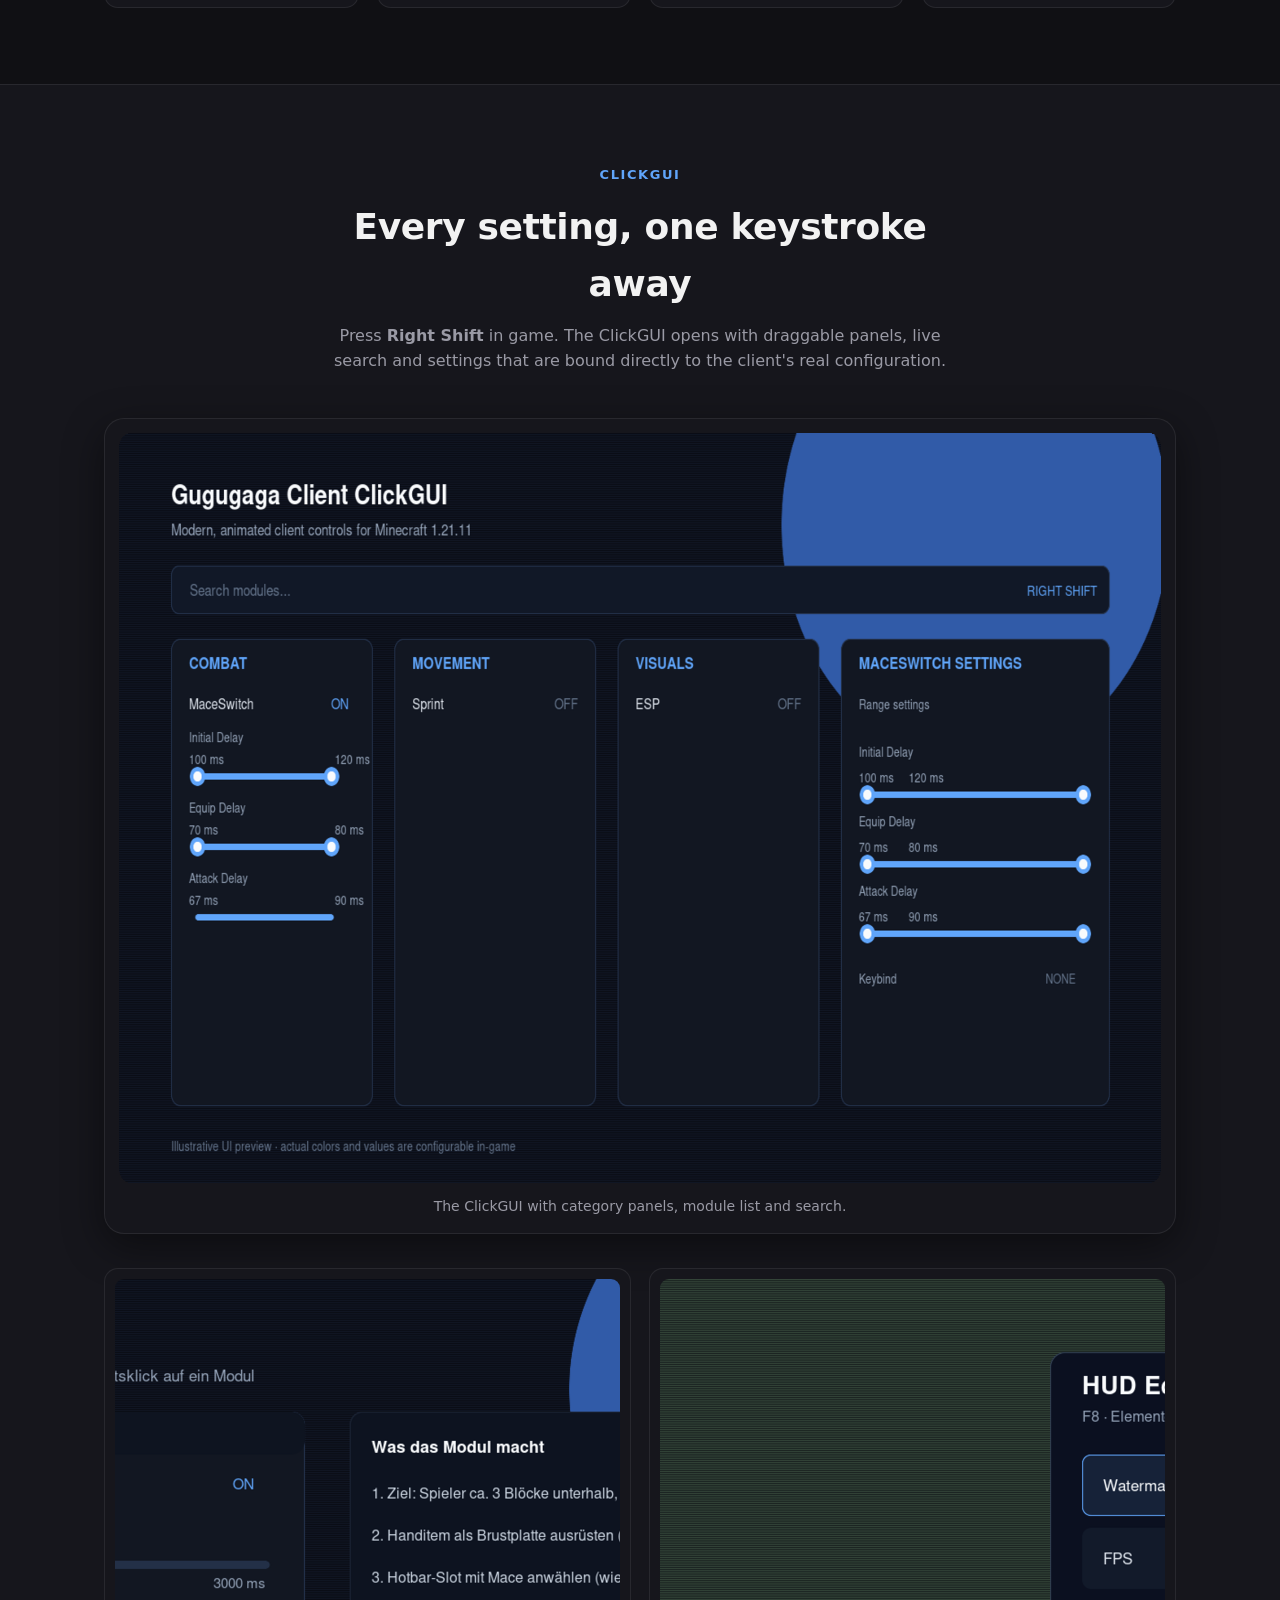
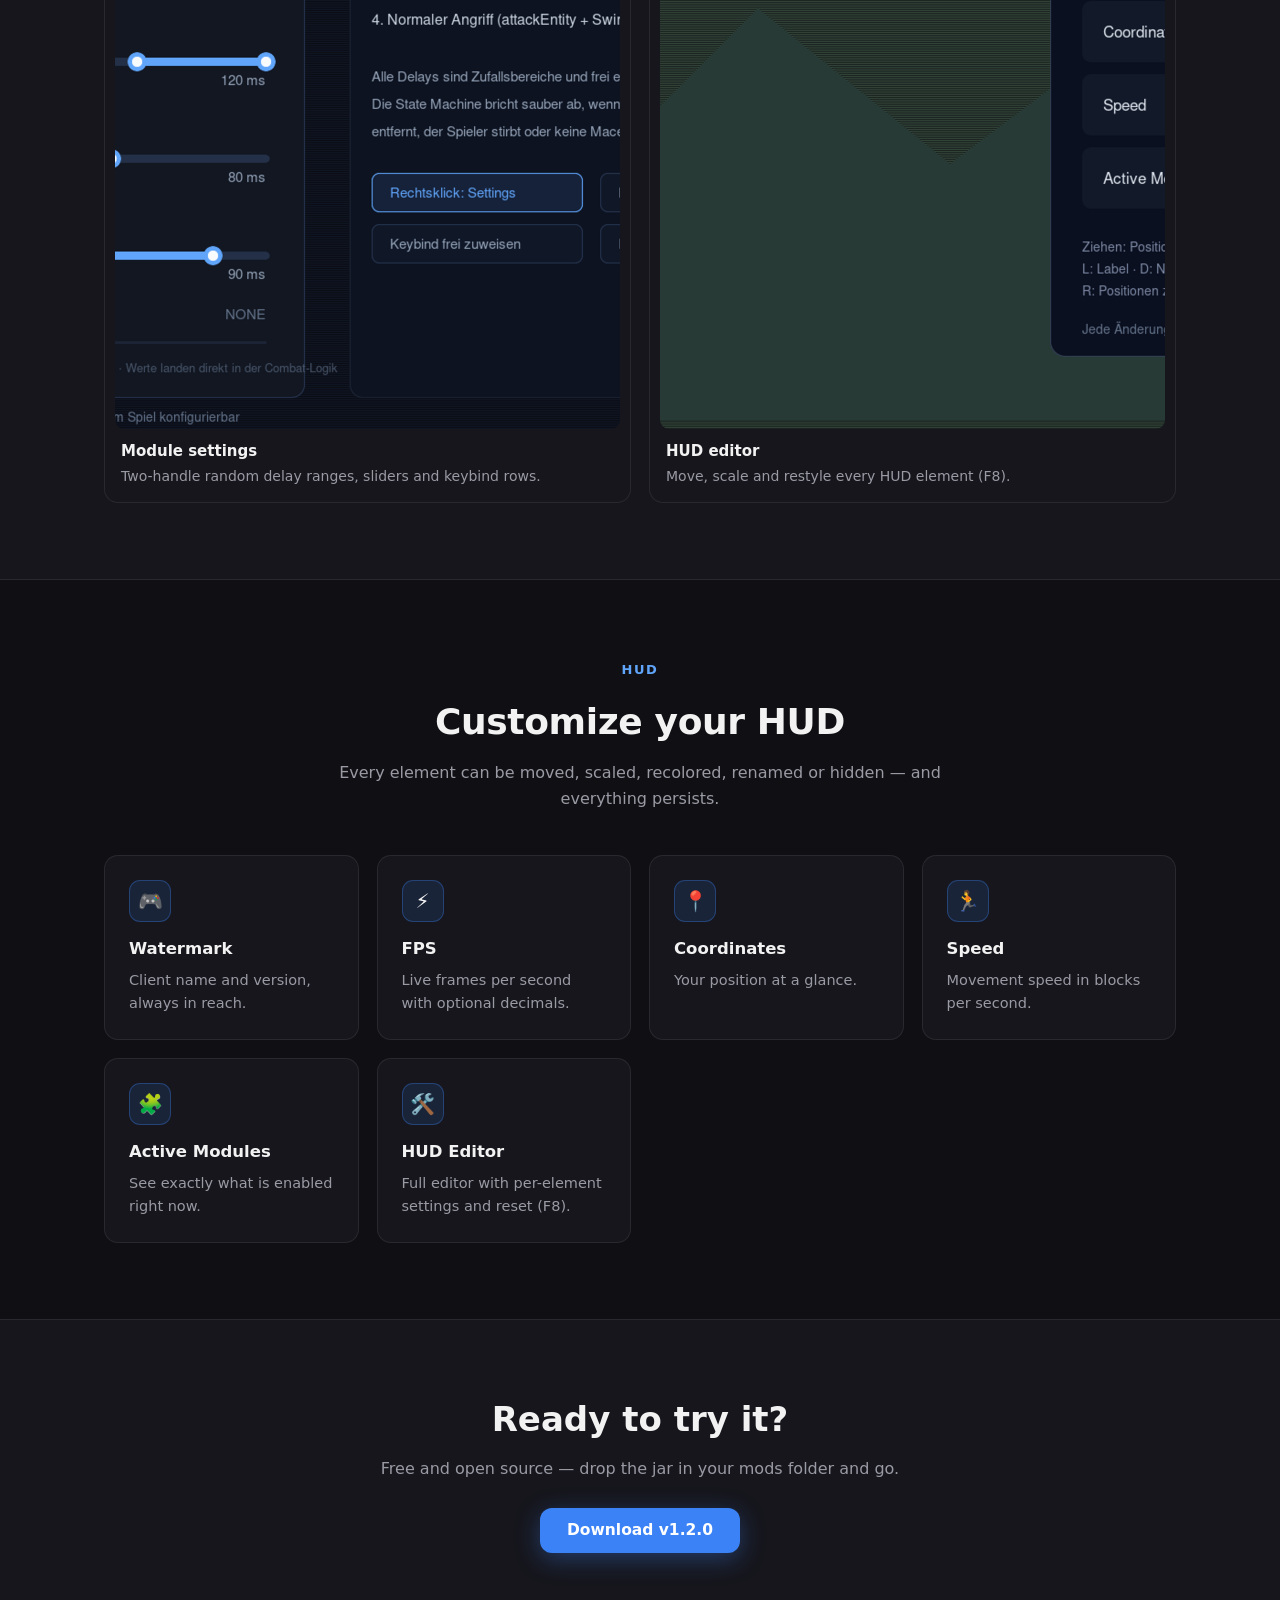
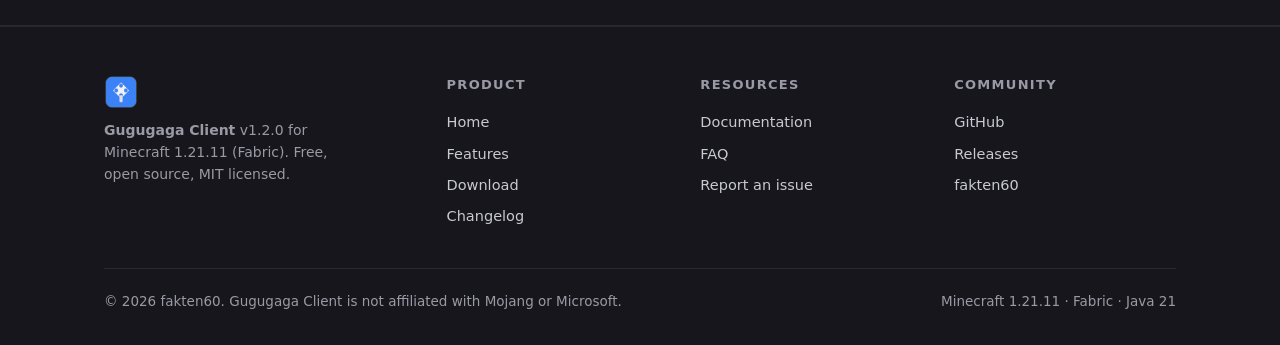
==== commit d4294983: "Release v1.2.0: notification system, event bus, debug overlay, tests and website Bumps the mod versi" ====
--- a/website/index.html
+++ b/website/index.html
@@ -51,7 +51,7 @@
         <h1>Gugugaga <span class="accent">Client</span></h1>
         <p class="tagline">Modern Minecraft Client for 1.21.11 — an automated aerial mace sequence, a polished ClickGUI and a fully customizable HUD.</p>
         <div class="meta-row">
-          <span class="chip"><span class="dot"></span>v1.1.1</span>
+          <span class="chip"><span class="dot"></span>v1.2.0</span>
           <span class="chip">Fabric</span>
           <span class="chip">Minecraft 1.21.11</span>
           <span class="chip">Java 21</span>
@@ -162,7 +162,7 @@
       <div class="container reveal">
         <h2>Ready to try it?</h2>
         <p>Free and open source — drop the jar in your mods folder and go.</p>
-        <a class="btn btn-primary" href="download.html">Download v1.1.1</a>
+        <a class="btn btn-primary" href="download.html">Download v1.2.0</a>
       </div>
     </section>
   </main>
@@ -182,7 +182,7 @@
       <div class="footer-grid">
         <div class="footer-brand">
           <img src="assets/img/icon-192.png" alt="Gugugaga Client logo" width="34" height="34">
-          <p><strong>Gugugaga Client</strong> v1.1.1 for Minecraft 1.21.11 (Fabric). Free, open source, MIT licensed.</p>
+          <p><strong>Gugugaga Client</strong> v1.2.0 for Minecraft 1.21.11 (Fabric). Free, open source, MIT licensed.</p>
         </div>
         <div class="footer-col">
           <h3>Product</h3>
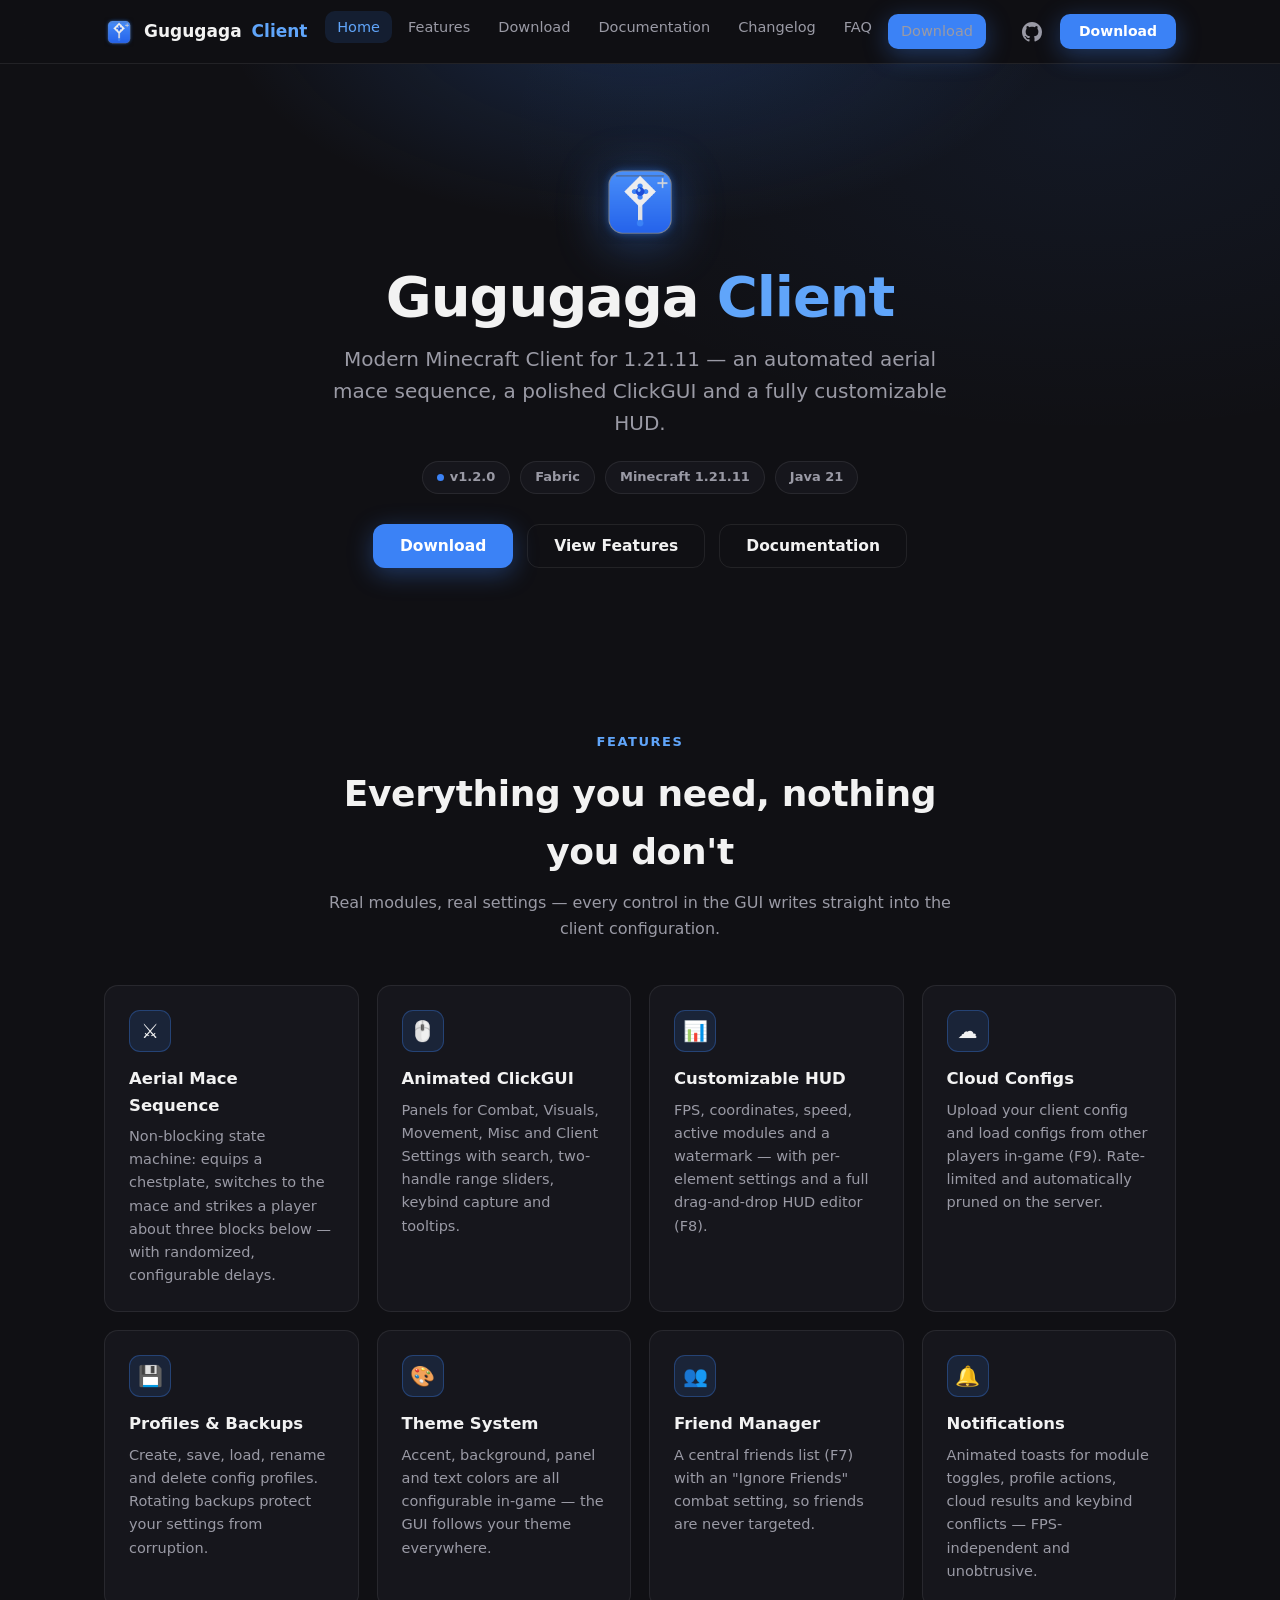
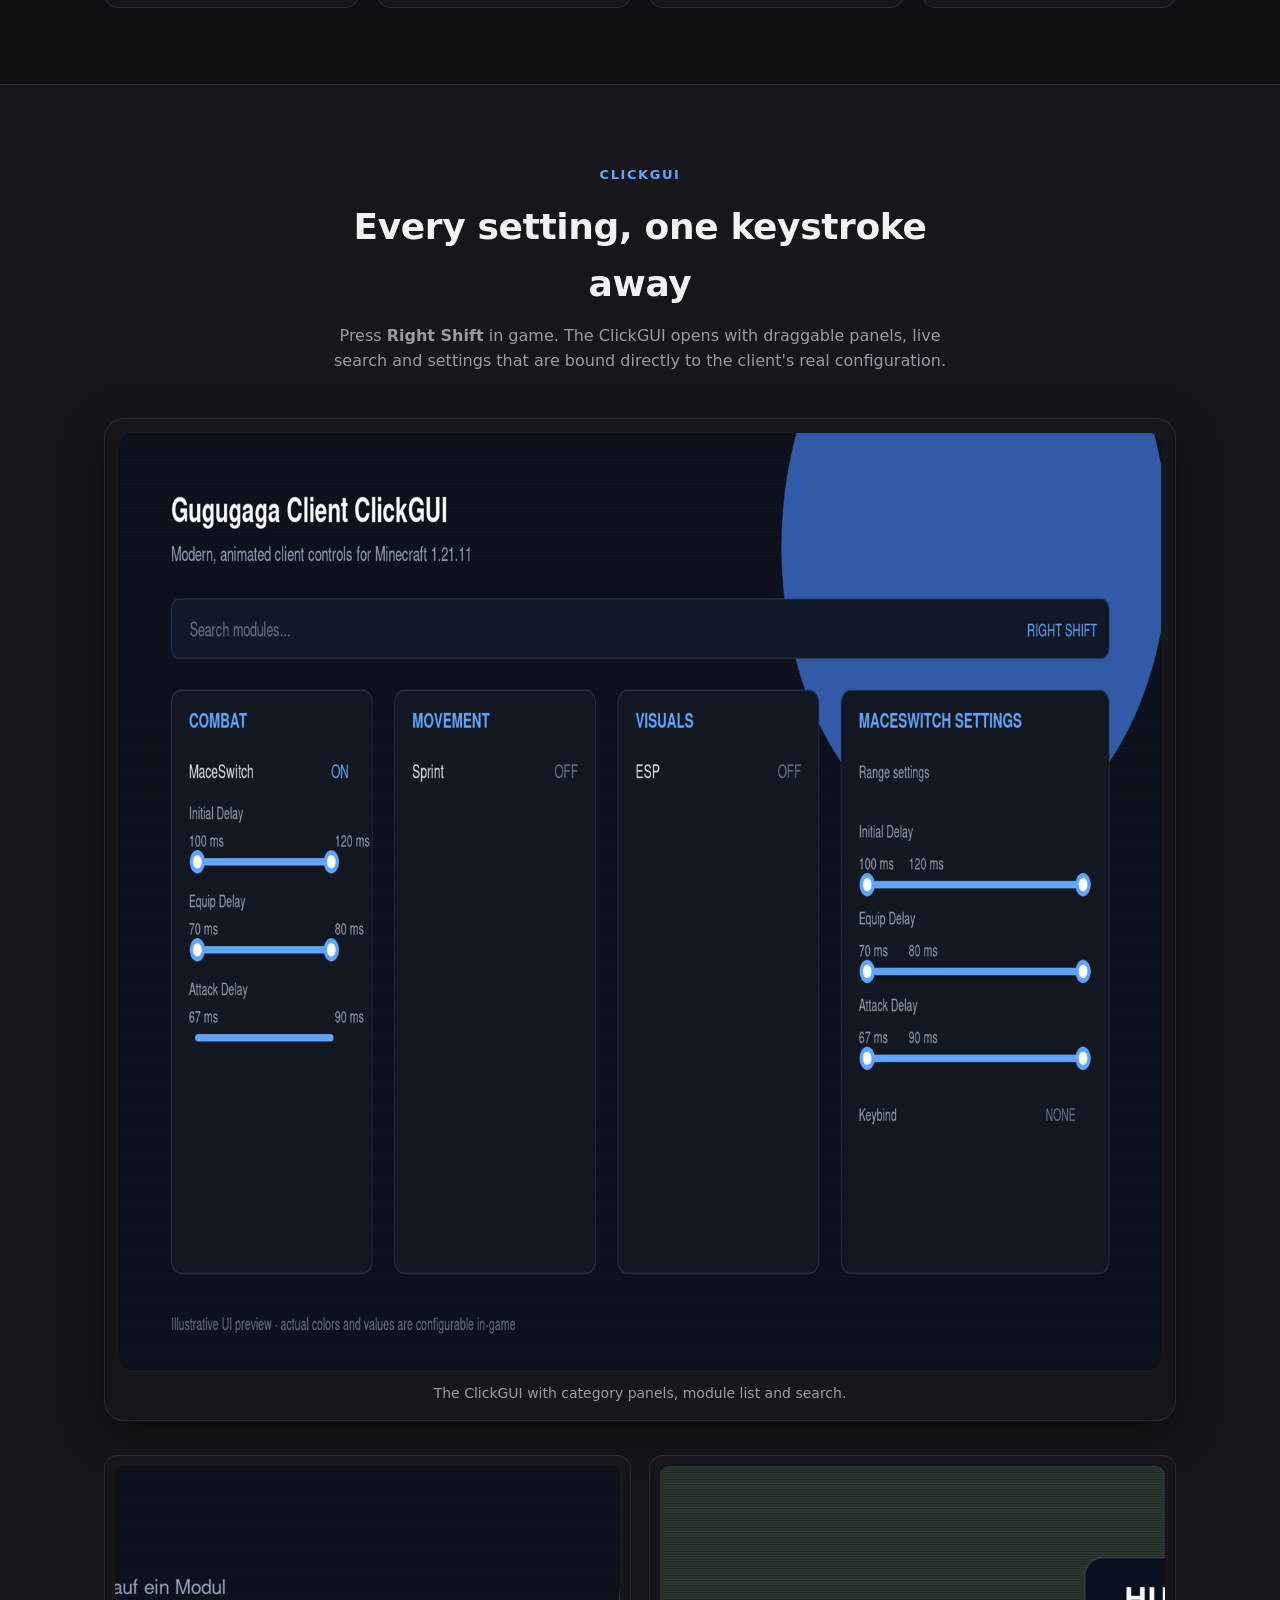
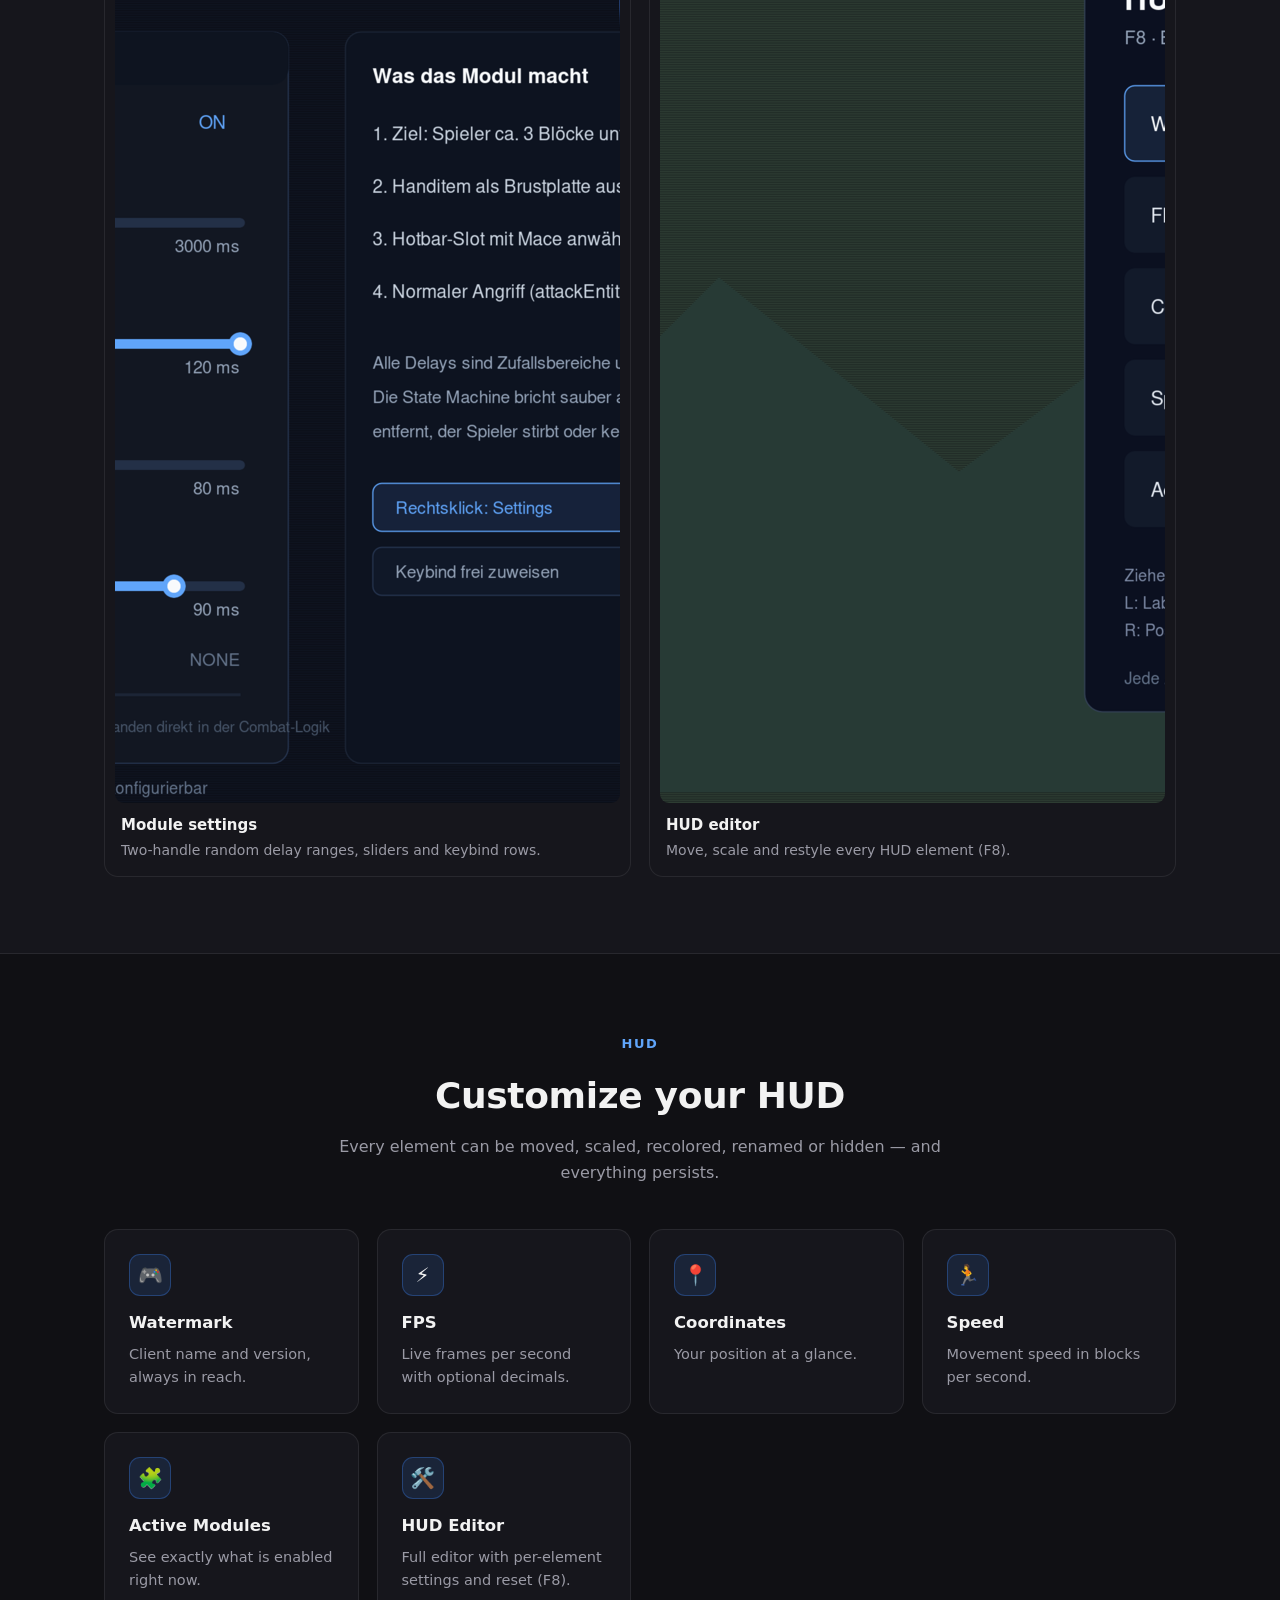
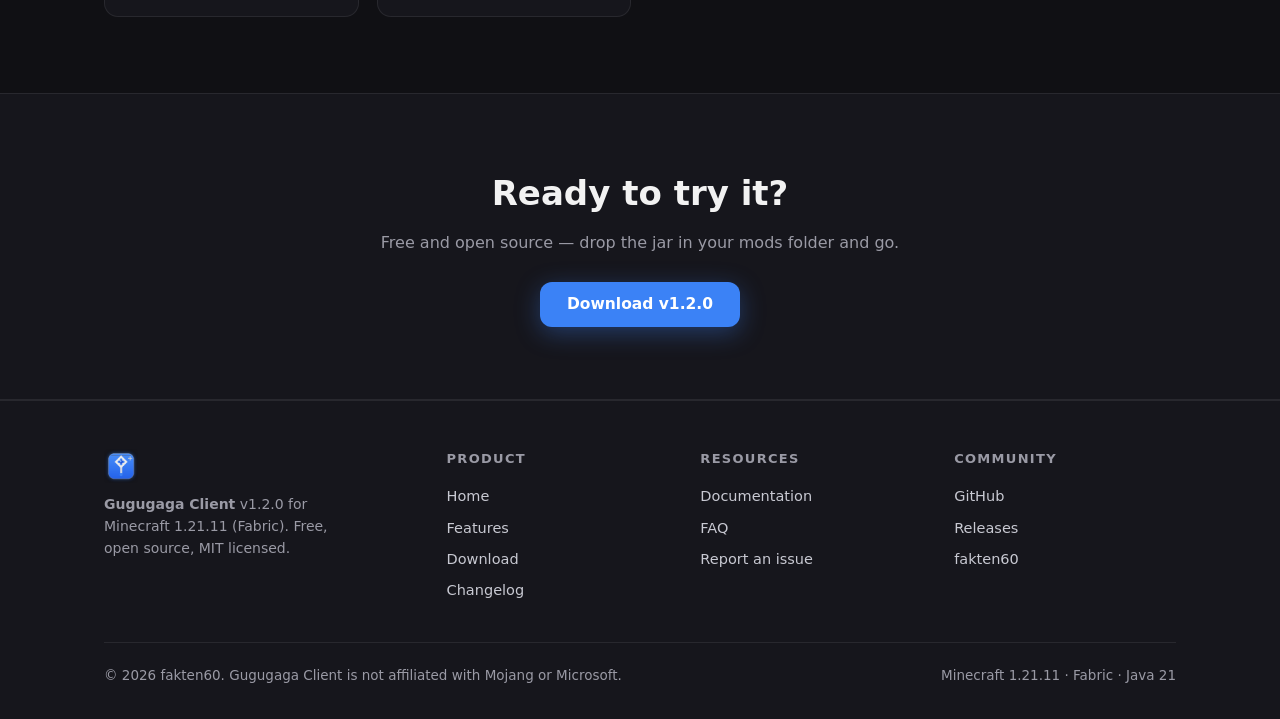
==== commit 8c0d388f: "Sharper visuals: 2x screenshots, WebP delivery, polished logo; URL move documented - Regenerated all" ====
--- a/website/index.html
+++ b/website/index.html
@@ -124,16 +124,16 @@
           <p>Press <strong>Right Shift</strong> in game. The ClickGUI opens with draggable panels, live search and settings that are bound directly to the client's real configuration.</p>
         </div>
         <div class="shot-frame reveal">
-          <img src="assets/img/client-clickgui.png" alt="Screenshot of the Gugugaga Client ClickGUI showing category panels, module list and the search field" loading="lazy" width="1280" height="750">
+          <img src="assets/img/client-clickgui.png" data-webp="assets/img/client-clickgui.webp" alt="Screenshot of the Gugugaga Client ClickGUI showing category panels, module list and the search field" loading="lazy" width="1600" height="937">
           <p class="shot-caption">The ClickGUI with category panels, module list and search.</p>
         </div>
         <div class="gallery">
-          <button class="gallery-item reveal" type="button" data-full="assets/img/client-module-settings.png">
-            <img src="assets/img/client-module-settings.png" alt="Screenshot of expanded module settings with two-handle random delay range sliders" loading="lazy" width="1280" height="750">
+          <button class="gallery-item reveal" type="button" data-full="assets/img/client-module-settings.webp">
+            <img src="assets/img/client-module-settings.png" data-webp="assets/img/client-module-settings.webp" alt="Screenshot of expanded module settings with two-handle random delay range sliders" loading="lazy" width="1600" height="937">
             <figcaption><strong>Module settings</strong>Two-handle random delay ranges, sliders and keybind rows.</figcaption>
           </button>
-          <button class="gallery-item reveal" type="button" data-full="assets/img/client-hud-editor.png">
-            <img src="assets/img/client-hud-editor.png" alt="Screenshot of the HUD editor with movable elements and per-element settings" loading="lazy" width="1280" height="750">
+          <button class="gallery-item reveal" type="button" data-full="assets/img/client-hud-editor.webp">
+            <img src="assets/img/client-hud-editor.png" data-webp="assets/img/client-hud-editor.webp" alt="Screenshot of the HUD editor with movable elements and per-element settings" loading="lazy" width="1600" height="937">
             <figcaption><strong>HUD editor</strong>Move, scale and restyle every HUD element (F8).</figcaption>
           </button>
         </div>
@@ -217,6 +217,7 @@
     </div>
   </footer>
 
+  <script src="assets/js/picture.js" defer></script>
   <script src="assets/js/site.js" defer></script>
 </body>
 </html>
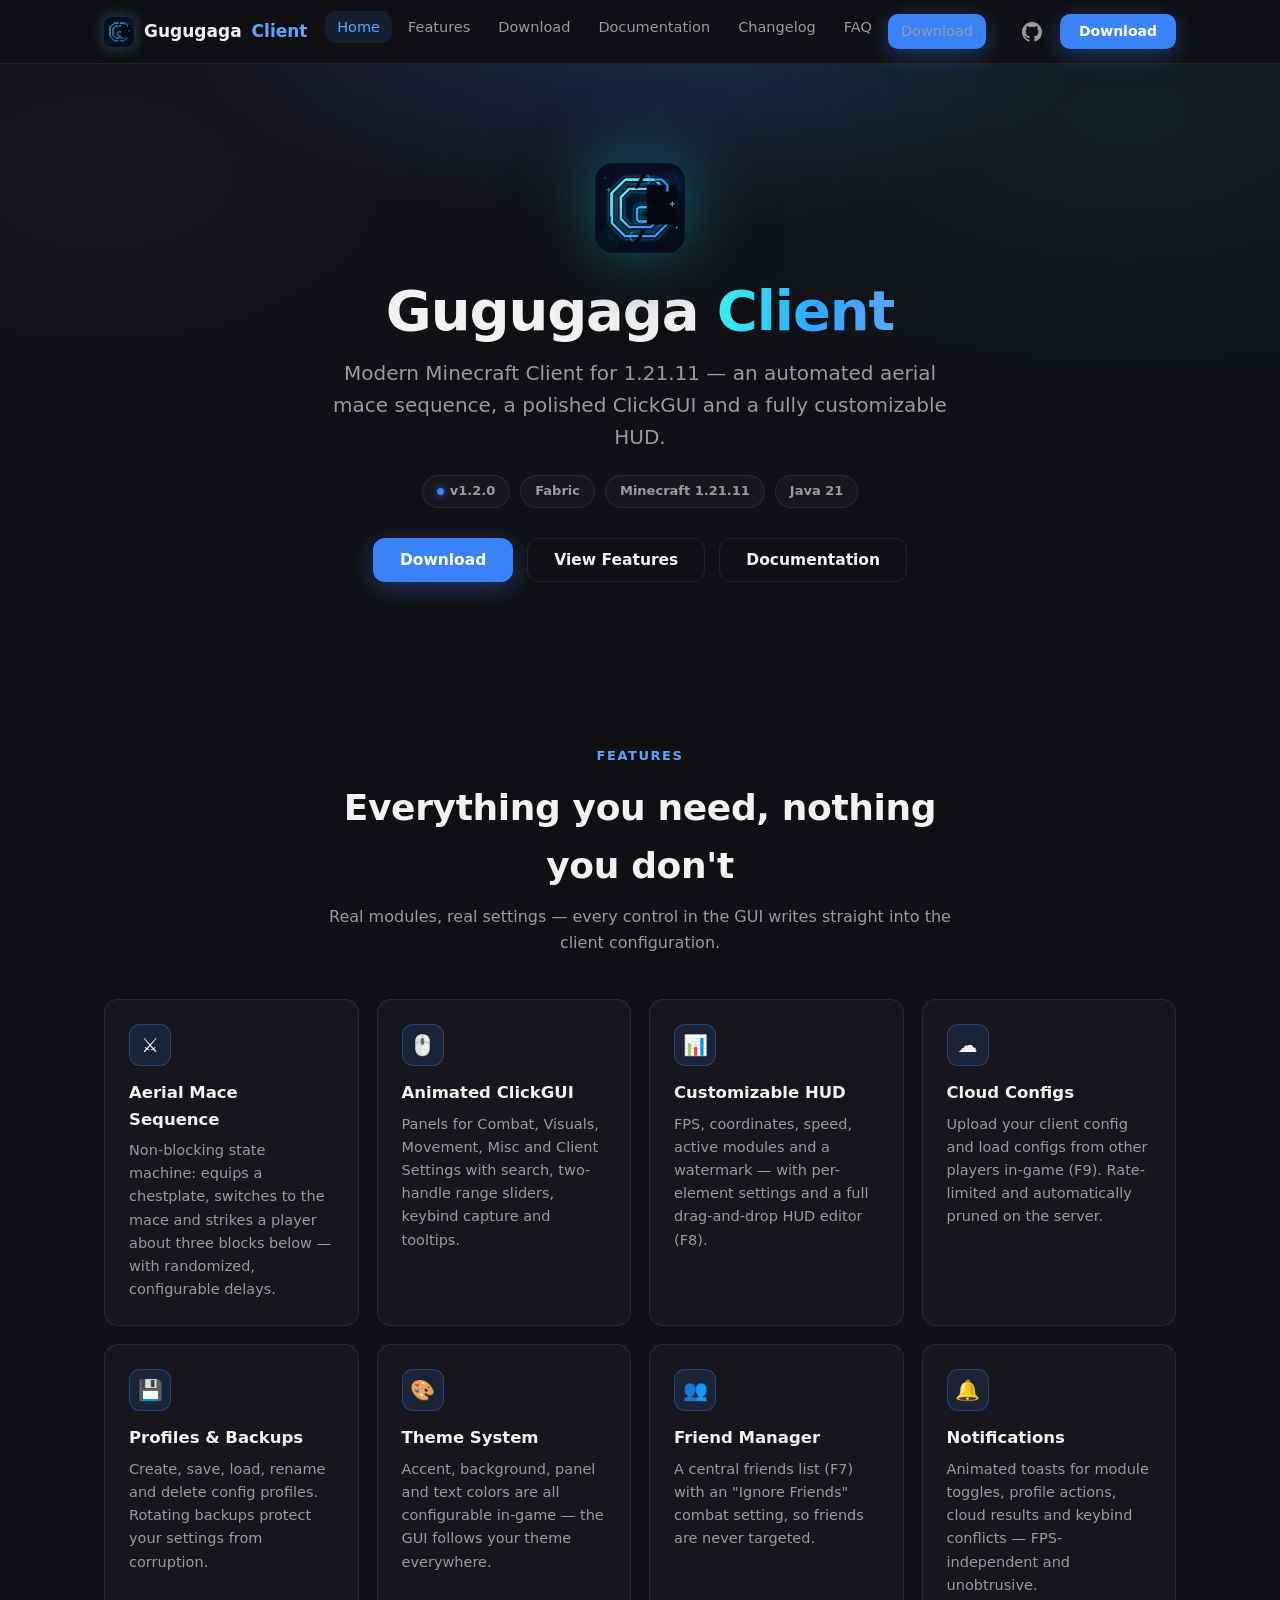
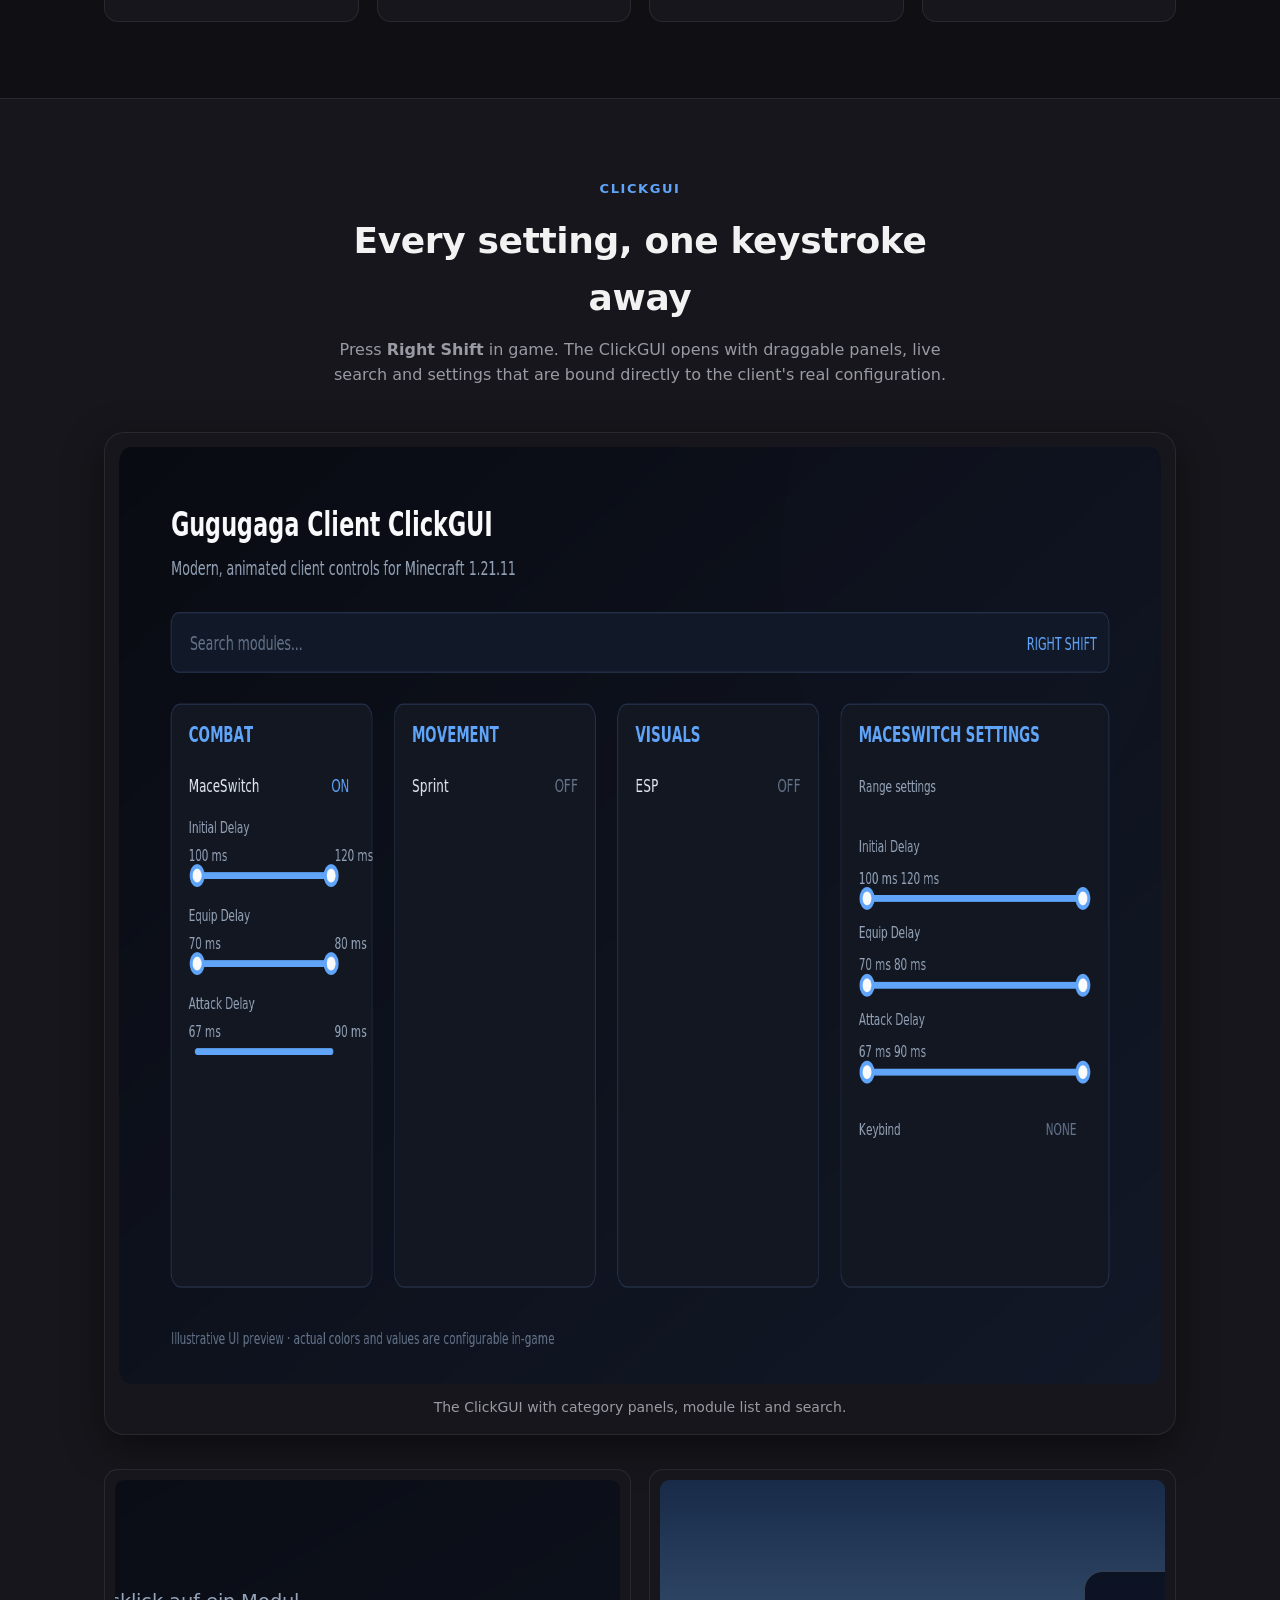
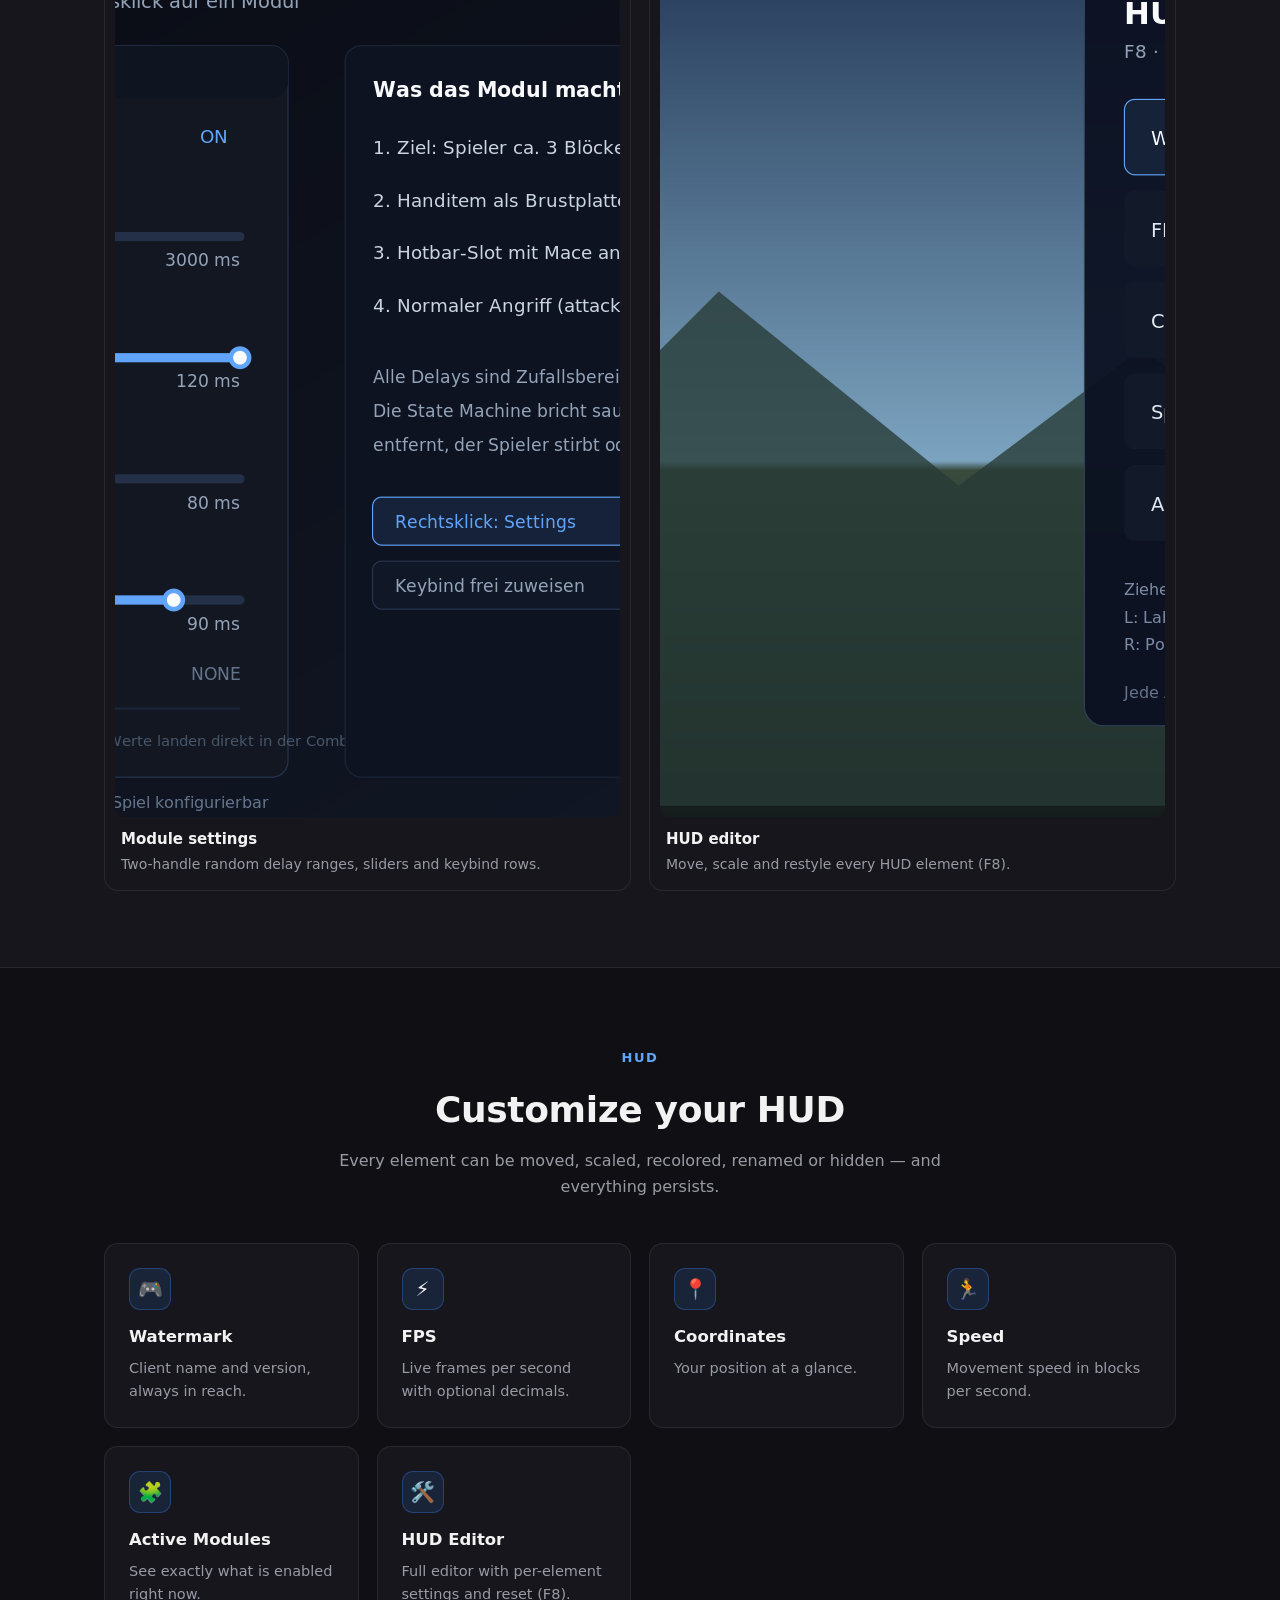
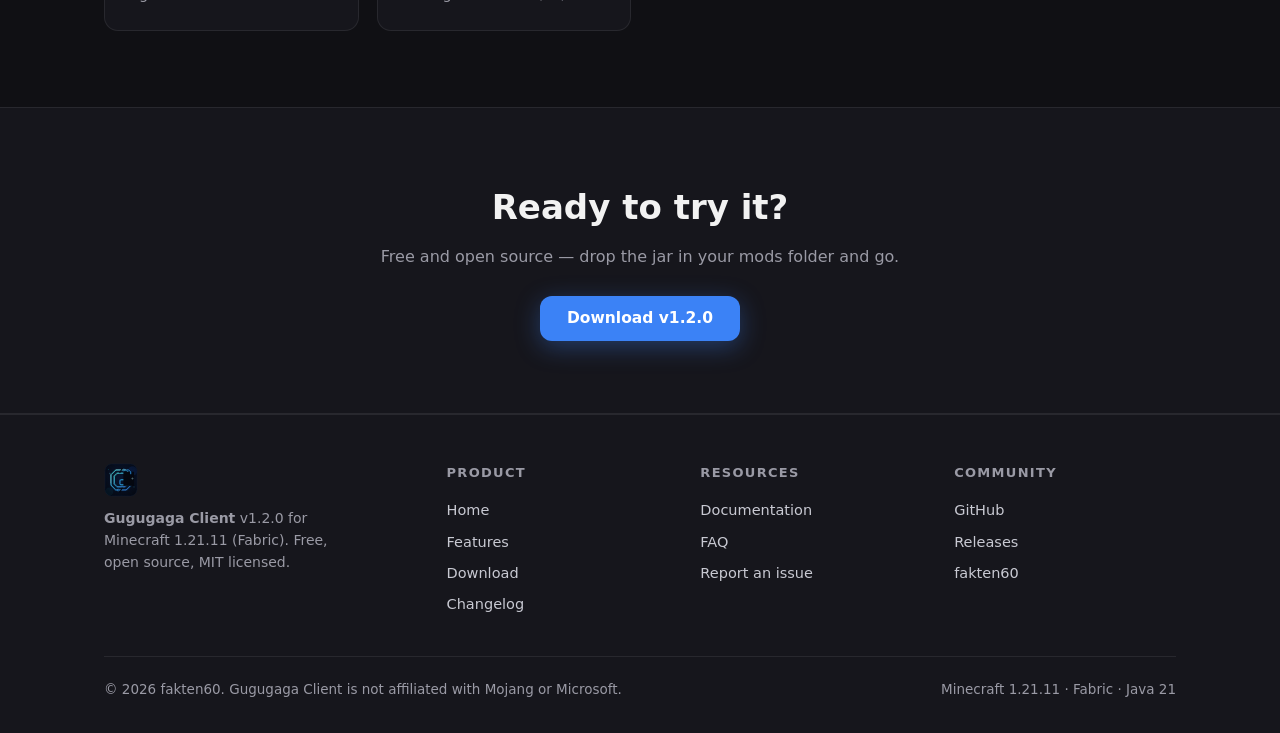
==== commit 6c5252b4: "Fix broken screenshot rendering and adopt the neon G brand logo The screenshots rendered "weird" bec" ====
--- a/website/index.html
+++ b/website/index.html
@@ -18,7 +18,7 @@
   <header class="nav">
     <div class="nav-inner">
       <a class="brand" href="index.html">
-        <img src="assets/img/icon-192.png" alt="Gugugaga Client logo" width="30" height="30">
+        <img src="assets/img/logo.svg" alt="Gugugaga Client logo" width="30" height="30">
         Gugugaga<span class="accent">Client</span>
       </a>
       <ul class="nav-links" id="nav-links">
@@ -47,7 +47,7 @@
   <main id="main">
     <section class="hero">
       <div class="hero-inner">
-        <img class="hero-logo" src="assets/img/icon-512.png" alt="Gugugaga Client logo" width="84" height="84">
+        <img class="hero-logo" src="assets/img/logo.svg" alt="Gugugaga Client logo" width="96" height="96">
         <h1>Gugugaga <span class="accent">Client</span></h1>
         <p class="tagline">Modern Minecraft Client for 1.21.11 — an automated aerial mace sequence, a polished ClickGUI and a fully customizable HUD.</p>
         <div class="meta-row">
@@ -181,7 +181,7 @@
     <div class="container">
       <div class="footer-grid">
         <div class="footer-brand">
-          <img src="assets/img/icon-192.png" alt="Gugugaga Client logo" width="34" height="34">
+          <img src="assets/img/logo.svg" alt="Gugugaga Client logo" width="34" height="34">
           <p><strong>Gugugaga Client</strong> v1.2.0 for Minecraft 1.21.11 (Fabric). Free, open source, MIT licensed.</p>
         </div>
         <div class="footer-col">
--- a/website/assets/css/site.css
+++ b/website/assets/css/site.css
@@ -72,7 +72,7 @@
 }
 .brand { display: flex; align-items: center; gap: 10px; font-weight: 700; font-size: 17px; color: var(--text); }
 .brand:hover { text-decoration: none; }
-.brand img { width: 30px; height: 30px; }
+.brand img { width: 30px; height: 30px; border-radius: 8px; box-shadow: 0 0 14px rgba(34, 211, 238, 0.35); }
 .brand .accent { color: var(--accent-strong); }
 
 .nav-links { display: flex; gap: 4px; list-style: none; margin-left: 8px; }
@@ -117,13 +117,30 @@
 .hero::before {
   content: ""; position: absolute; inset: 0; pointer-events: none;
   background:
-    radial-gradient(600px 320px at 50% -60px, rgba(59, 130, 246, 0.22), transparent 70%),
-    radial-gradient(900px 480px at 85% 10%, rgba(59, 130, 246, 0.07), transparent 65%);
-}
-.hero-inner { position: relative; max-width: 780px; margin: 0 auto; padding: 0 24px; }
-.hero-logo { width: 84px; height: 84px; margin: 0 auto 22px; filter: drop-shadow(0 8px 24px rgba(59, 130, 246, 0.4)); }
+    radial-gradient(680px 360px at 50% -80px, rgba(59, 130, 246, 0.26), transparent 70%),
+    radial-gradient(900px 480px at 88% 8%, rgba(34, 211, 238, 0.08), transparent 65%),
+    radial-gradient(700px 420px at 8% 18%, rgba(139, 92, 246, 0.07), transparent 65%);
+}
+.hero::after {
+  content: ""; position: absolute; inset: 0; pointer-events: none; opacity: 0.5;
+  background-image:
+    linear-gradient(rgba(96, 165, 250, 0.05) 1px, transparent 1px),
+    linear-gradient(90deg, rgba(96, 165, 250, 0.05) 1px, transparent 1px);
+  background-size: 44px 44px;
+  -webkit-mask-image: radial-gradient(720px 380px at 50% 0%, #000 30%, transparent 75%);
+  mask-image: radial-gradient(720px 380px at 50% 0%, #000 30%, transparent 75%);
+}
+.hero-inner { position: relative; max-width: 780px; margin: 0 auto; padding: 0 24px; z-index: 1; }
+.hero-logo {
+  width: 96px; height: 96px; margin: 0 auto 24px; border-radius: 22px;
+  filter: drop-shadow(0 0 34px rgba(34, 211, 238, 0.45)) drop-shadow(0 12px 28px rgba(0, 0, 0, 0.5));
+}
 .hero h1 { font-size: clamp(34px, 6vw, 56px); line-height: 1.12; letter-spacing: -0.02em; }
-.hero h1 .accent { color: var(--accent-strong); }
+.hero h1 .accent {
+  color: transparent;
+  background: linear-gradient(100deg, #3df5ec 0%, #2ea8ff 55%, #60a5fa 100%);
+  -webkit-background-clip: text; background-clip: text;
+}
 .hero .tagline {
   margin: 14px auto 6px; font-size: clamp(16px, 2.4vw, 20px);
   color: var(--text-secondary); max-width: 620px;
@@ -137,7 +154,7 @@
   color: var(--text-secondary); border-radius: 999px; padding: 5px 14px;
   font-size: 13px; font-weight: 600;
 }
-.chip .dot { width: 7px; height: 7px; border-radius: 50%; background: var(--accent); }
+.chip .dot { width: 7px; height: 7px; border-radius: 50%; background: var(--accent); box-shadow: 0 0 8px rgba(59, 130, 246, 0.9); }
 .hero-actions { display: flex; flex-wrap: wrap; justify-content: center; gap: 14px; }
 
 /* ---------- Sections ---------- */
@@ -168,6 +185,13 @@
   display: flex; align-items: center; justify-content: center;
   font-size: 20px; margin-bottom: 14px;
 }
+.feature-card { position: relative; overflow: hidden; }
+.feature-card::after {
+  content: ""; position: absolute; inset: 0; pointer-events: none; opacity: 0;
+  background: radial-gradient(280px 140px at 50% 0%, rgba(59, 130, 246, 0.10), transparent 70%);
+  transition: opacity .25s;
+}
+.feature-card:hover::after { opacity: 1; }
 .feature-card h3 { font-size: 16.5px; margin-bottom: 6px; }
 .feature-card p { color: var(--text-secondary); font-size: 14.5px; }
 
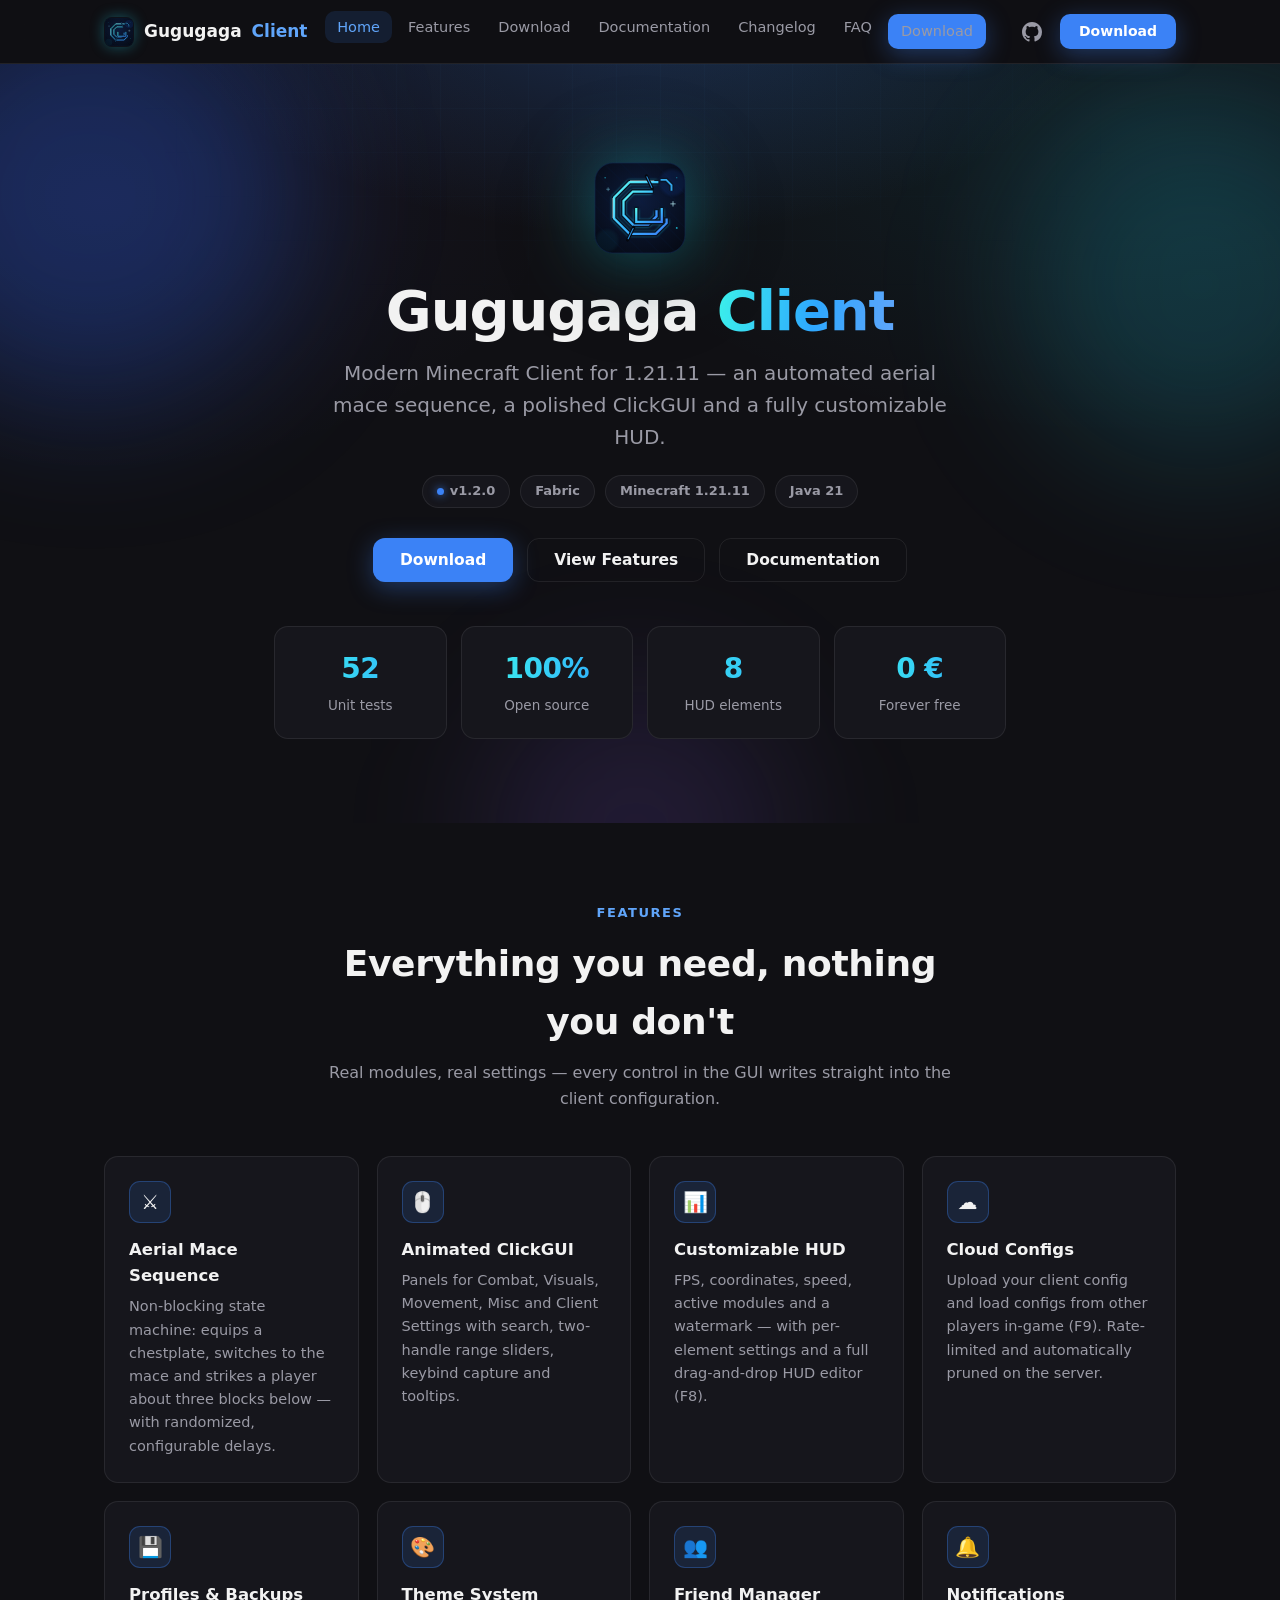
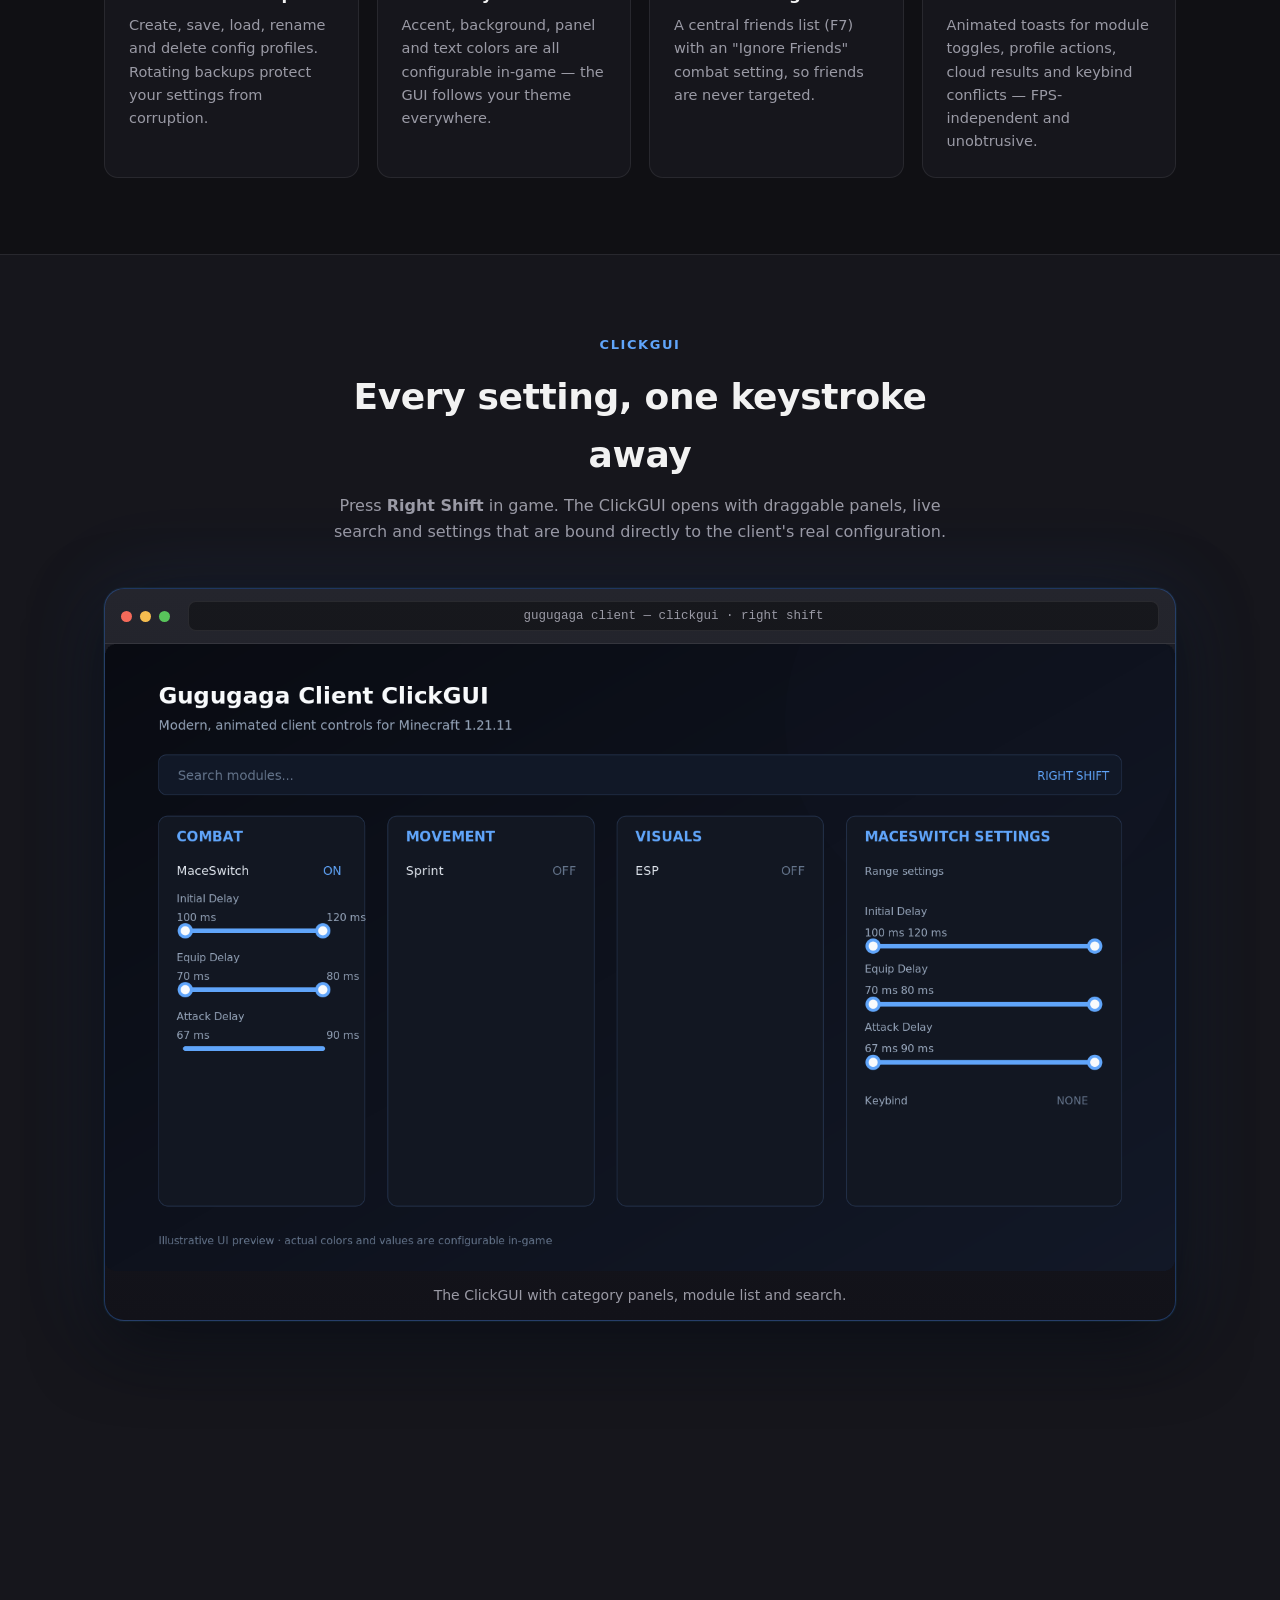
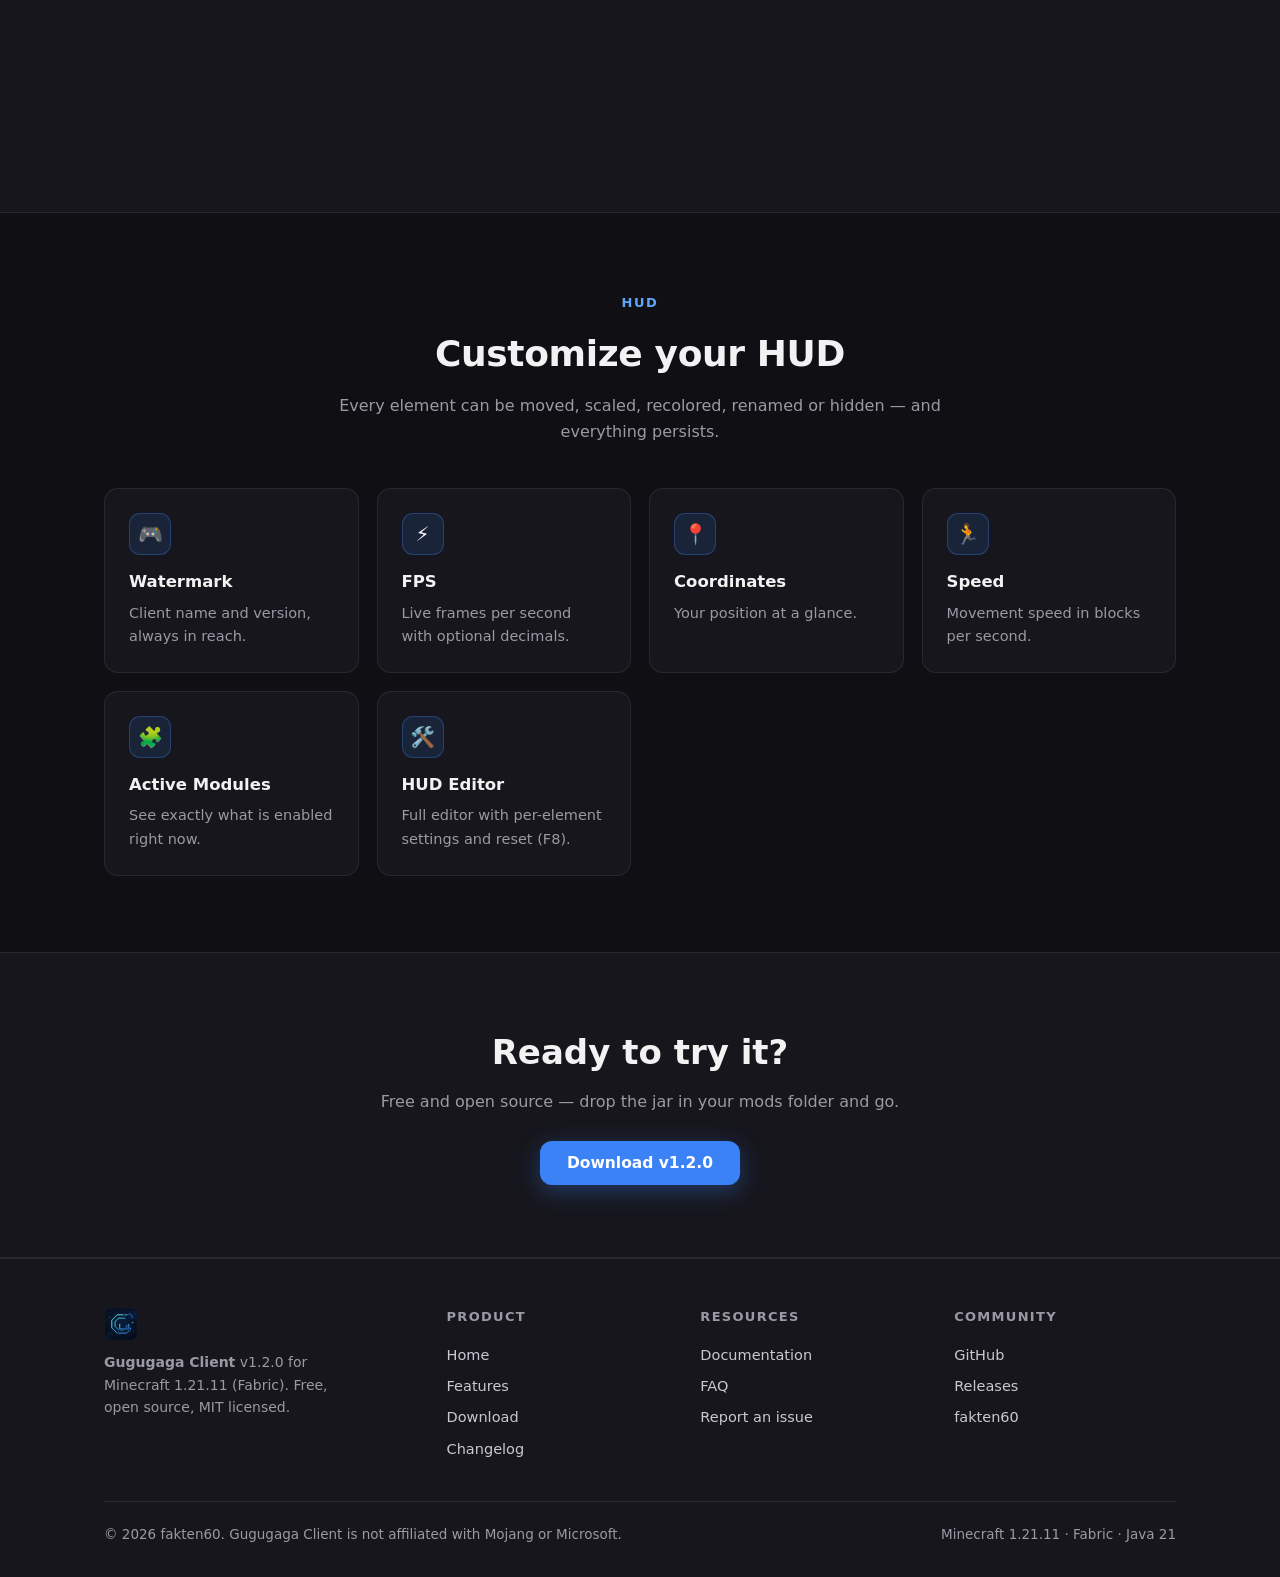
==== commit 7a80ecd2: "Fix logo center, natural gallery aspect and richer page visuals - Logo: the mouth was painted as an " ====
--- a/website/index.html
+++ b/website/index.html
@@ -46,6 +46,9 @@
 
   <main id="main">
     <section class="hero">
+      <div class="hero-orb hero-orb-1" aria-hidden="true"></div>
+      <div class="hero-orb hero-orb-2" aria-hidden="true"></div>
+      <div class="hero-orb hero-orb-3" aria-hidden="true"></div>
       <div class="hero-inner">
         <img class="hero-logo" src="assets/img/logo.svg" alt="Gugugaga Client logo" width="96" height="96">
         <h1>Gugugaga <span class="accent">Client</span></h1>
@@ -61,6 +64,12 @@
           <a class="btn btn-ghost" href="features.html">View Features</a>
           <a class="btn btn-ghost" href="documentation.html">Documentation</a>
         </div>
+        <div class="stat-band reveal" aria-label="Client facts">
+          <div class="stat"><b>52</b><span>Unit tests</span></div>
+          <div class="stat"><b>100%</b><span>Open source</span></div>
+          <div class="stat"><b>8</b><span>HUD elements</span></div>
+          <div class="stat"><b>0 €</b><span>Forever free</span></div>
+        </div>
       </div>
     </section>
 
@@ -124,6 +133,10 @@
           <p>Press <strong>Right Shift</strong> in game. The ClickGUI opens with draggable panels, live search and settings that are bound directly to the client's real configuration.</p>
         </div>
         <div class="shot-frame reveal">
+          <div class="shot-bar" aria-hidden="true">
+            <span class="dot"></span><span class="dot"></span><span class="dot"></span>
+            <span class="url">gugugaga client — clickgui · right shift</span>
+          </div>
           <img src="assets/img/client-clickgui.png" data-webp="assets/img/client-clickgui.webp" alt="Screenshot of the Gugugaga Client ClickGUI showing category panels, module list and the search field" loading="lazy" width="1600" height="937">
           <p class="shot-caption">The ClickGUI with category panels, module list and search.</p>
         </div>
@@ -133,7 +146,7 @@
             <figcaption><strong>Module settings</strong>Two-handle random delay ranges, sliders and keybind rows.</figcaption>
           </button>
           <button class="gallery-item reveal" type="button" data-full="assets/img/client-hud-editor.webp">
-            <img src="assets/img/client-hud-editor.png" data-webp="assets/img/client-hud-editor.webp" alt="Screenshot of the HUD editor with movable elements and per-element settings" loading="lazy" width="1600" height="937">
+            <img src="assets/img/client-hud-editor.png" data-webp="assets/img/client-hud-editor.webp" alt="In-game HUD elements for FPS, coordinates and speed shown over a Minecraft scene in the HUD editor" loading="lazy" width="1600" height="937">
             <figcaption><strong>HUD editor</strong>Move, scale and restyle every HUD element (F8).</figcaption>
           </button>
         </div>
--- a/website/assets/css/site.css
+++ b/website/assets/css/site.css
@@ -197,24 +197,94 @@
 
 /* ---------- Showcase ---------- */
 .shot-frame {
-  background: var(--bg-raised); border: 1px solid var(--border);
-  border-radius: var(--radius-lg); padding: 14px; box-shadow: var(--shadow);
-}
-.shot-frame img { border-radius: 10px; width: 100%; }
-.shot-caption { padding: 12px 6px 2px; color: var(--text-secondary); font-size: 14px; text-align: center; }
+  position: relative;
+  background: linear-gradient(180deg, #1d1e26, #121219);
+  border: 1px solid var(--accent-border);
+  border-radius: var(--radius-lg);
+  padding: 0 0 14px;
+  box-shadow:
+    0 0 0 1px rgba(34, 211, 238, 0.06),
+    0 24px 70px rgba(0, 0, 0, 0.55),
+    0 0 90px rgba(59, 130, 246, 0.12);
+  overflow: hidden;
+}
+.shot-bar {
+  display: flex; align-items: center; gap: 8px;
+  padding: 12px 16px;
+  background: rgba(255, 255, 255, 0.03);
+  border-bottom: 1px solid var(--border);
+}
+.shot-bar .dot { width: 11px; height: 11px; border-radius: 50%; background: #2c2d38; }
+.shot-bar .dot:first-child { background: #f66a5a; }
+.shot-bar .dot:nth-child(2) { background: #f5bd4f; }
+.shot-bar .dot:nth-child(3) { background: #58c55b; }
+.shot-bar .url {
+  margin-left: 10px; flex: 1; text-align: center;
+  background: rgba(0, 0, 0, 0.35); border: 1px solid var(--border);
+  border-radius: 8px; padding: 4px 14px;
+  color: var(--text-secondary); font-size: 12.5px;
+  font-family: ui-monospace, SFMono-Regular, Menlo, Consolas, monospace;
+  white-space: nowrap; overflow: hidden; text-overflow: ellipsis;
+}
+.shot-frame img { border-radius: 0; width: 100%; height: auto; display: block; }
+.shot-caption { padding: 13px 18px 0; color: var(--text-secondary); font-size: 14px; text-align: center; }
+
+/* ---------- Impressive extras ---------- */
+.stat-band {
+  display: grid; grid-template-columns: repeat(auto-fit, minmax(150px, 1fr));
+  gap: 14px; margin: 44px auto 0; max-width: 860px;
+}
+.stat {
+  background: var(--bg-raised); border: 1px solid var(--border); border-radius: var(--radius);
+  padding: 20px 16px; text-align: center;
+}
+.stat b {
+  display: block; font-size: 28px; letter-spacing: -0.02em;
+  background: linear-gradient(100deg, #3df5ec, #2ea8ff);
+  -webkit-background-clip: text; background-clip: text; color: transparent;
+}
+.stat span { color: var(--text-secondary); font-size: 13.5px; }
+
+.section-glow {
+  position: relative;
+}
+.section-glow::before {
+  content: ""; position: absolute; top: 0; left: 50%; transform: translateX(-50%);
+  width: min(760px, 90%); height: 1px;
+  background: linear-gradient(90deg, transparent, rgba(59, 130, 246, 0.6), rgba(34, 211, 238, 0.6), transparent);
+}
+
+@keyframes floatGlow {
+  0%, 100% { opacity: 0.55; transform: translate3d(0, 0, 0) scale(1); }
+  50% { opacity: 0.9; transform: translate3d(0, -12px, 0) scale(1.04); }
+}
+.hero-orb {
+  position: absolute; border-radius: 50%; filter: blur(70px); pointer-events: none;
+  will-change: transform, opacity;
+}
+.hero-orb-1 { width: 420px; height: 420px; left: -120px; top: -80px; background: rgba(37, 99, 235, 0.28); animation: floatGlow 11s ease-in-out infinite; }
+.hero-orb-2 { width: 360px; height: 360px; right: -100px; top: 40px; background: rgba(34, 211, 238, 0.16); animation: floatGlow 13s ease-in-out 1.2s infinite; }
+.hero-orb-3 { width: 300px; height: 300px; left: 38%; bottom: -160px; background: rgba(139, 92, 246, 0.14); animation: floatGlow 15s ease-in-out 2.1s infinite; }
+
+@media (prefers-reduced-motion: reduce) {
+  .hero-orb { animation: none; }
+}
 
 /* ---------- Gallery / Lightbox ---------- */
 .gallery {
-  display: grid; grid-template-columns: repeat(auto-fit, minmax(280px, 1fr));
+  display: grid; grid-template-columns: repeat(auto-fit, minmax(300px, 1fr));
   gap: 18px; margin-top: 34px;
 }
 .gallery-item {
   background: var(--bg-raised); border: 1px solid var(--border); border-radius: var(--radius);
   padding: 10px; cursor: zoom-in; text-align: left; color: var(--text);
-  font: inherit; transition: border-color .2s, transform .2s;
-}
-.gallery-item:hover { border-color: var(--accent-border); transform: translateY(-3px); }
-.gallery-item img { border-radius: 9px; width: 100%; aspect-ratio: 16 / 10; object-fit: cover; }
+  font: inherit; transition: border-color .2s, transform .2s, box-shadow .2s;
+}
+.gallery-item:hover { border-color: var(--accent-border); transform: translateY(-3px); box-shadow: var(--shadow); }
+.gallery-item img {
+  border-radius: 9px; width: 100%; height: auto; aspect-ratio: auto;
+  object-fit: contain; background: #0a0d14;
+}
 .gallery-item figcaption { padding: 10px 6px 4px; font-size: 14px; color: var(--text-secondary); }
 .gallery-item figcaption strong { color: var(--text); display: block; font-size: 15px; margin-bottom: 2px; }
 
@@ -413,4 +483,5 @@
   .footer-grid { grid-template-columns: 1fr; }
   .hero-actions .btn { width: 100%; }
   .download-card { padding: 30px 20px; }
-}
+  .shot-bar .url { display: none; }
+}
